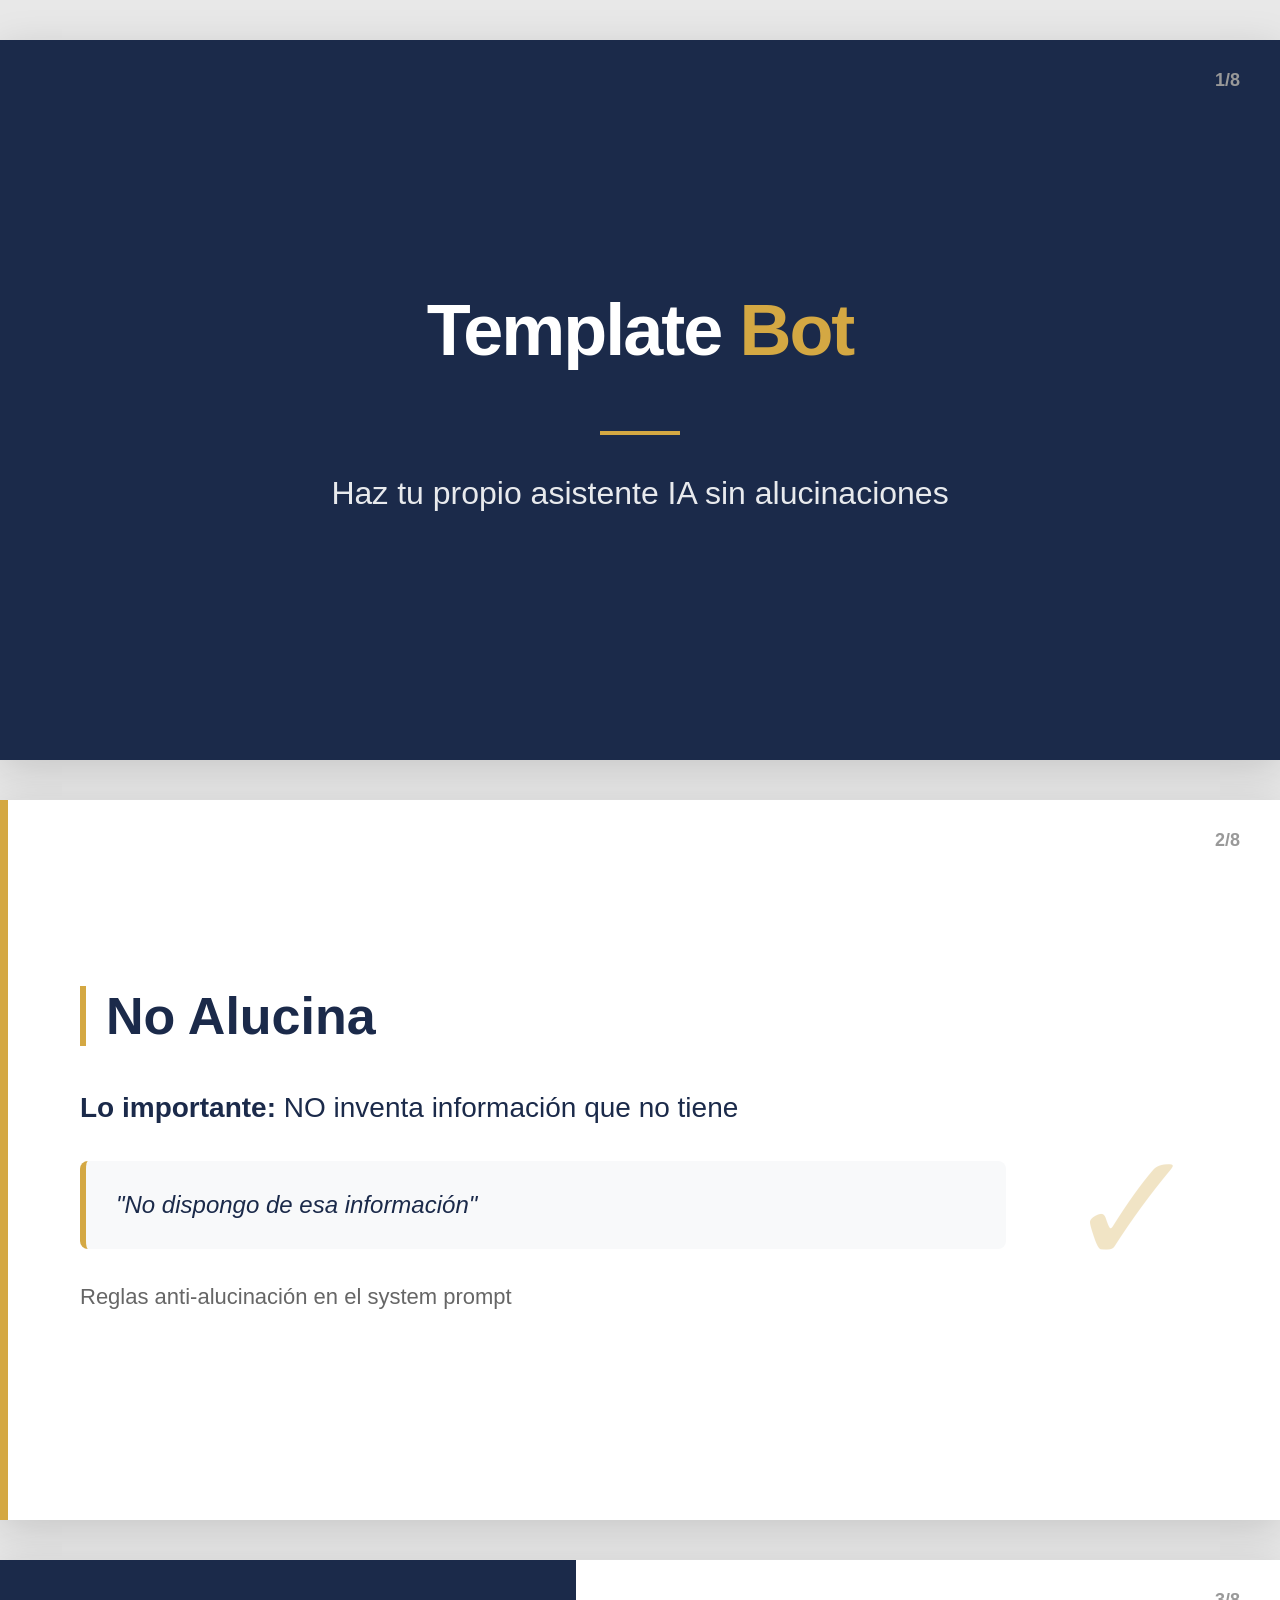
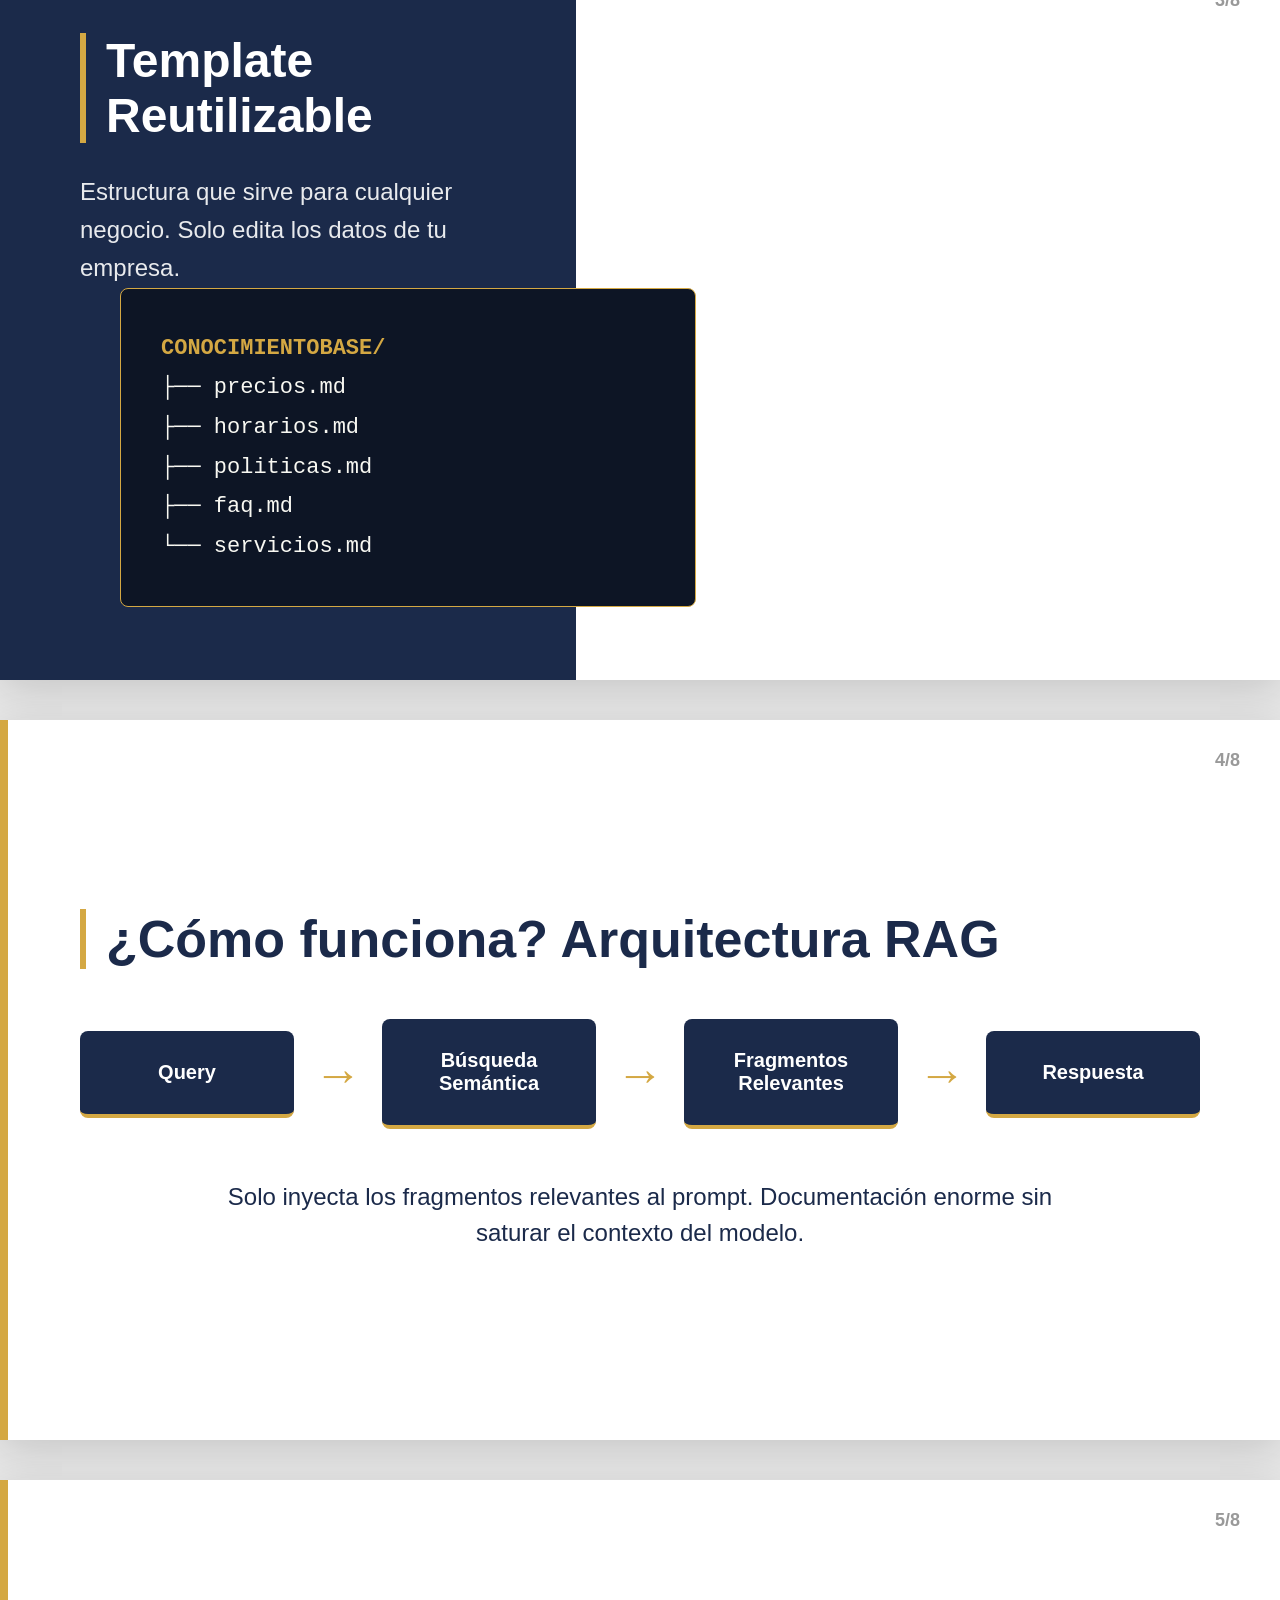
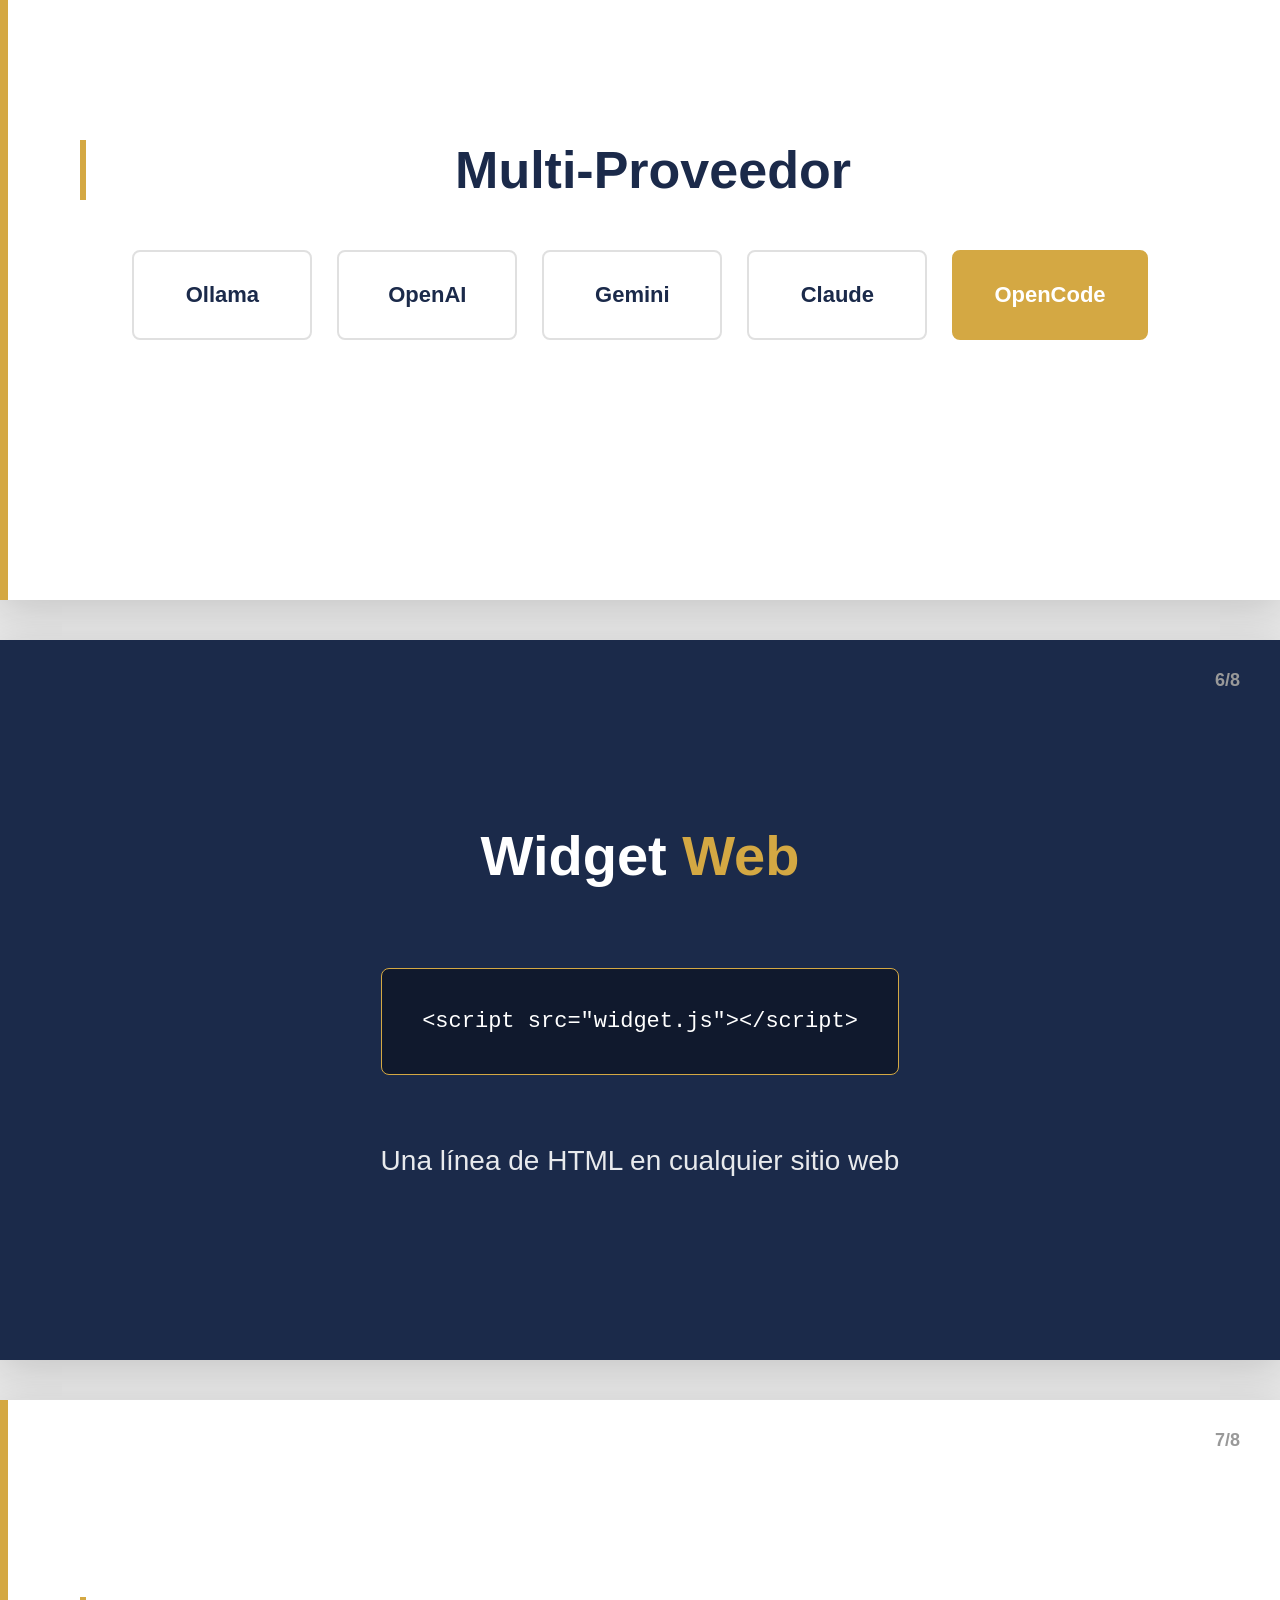
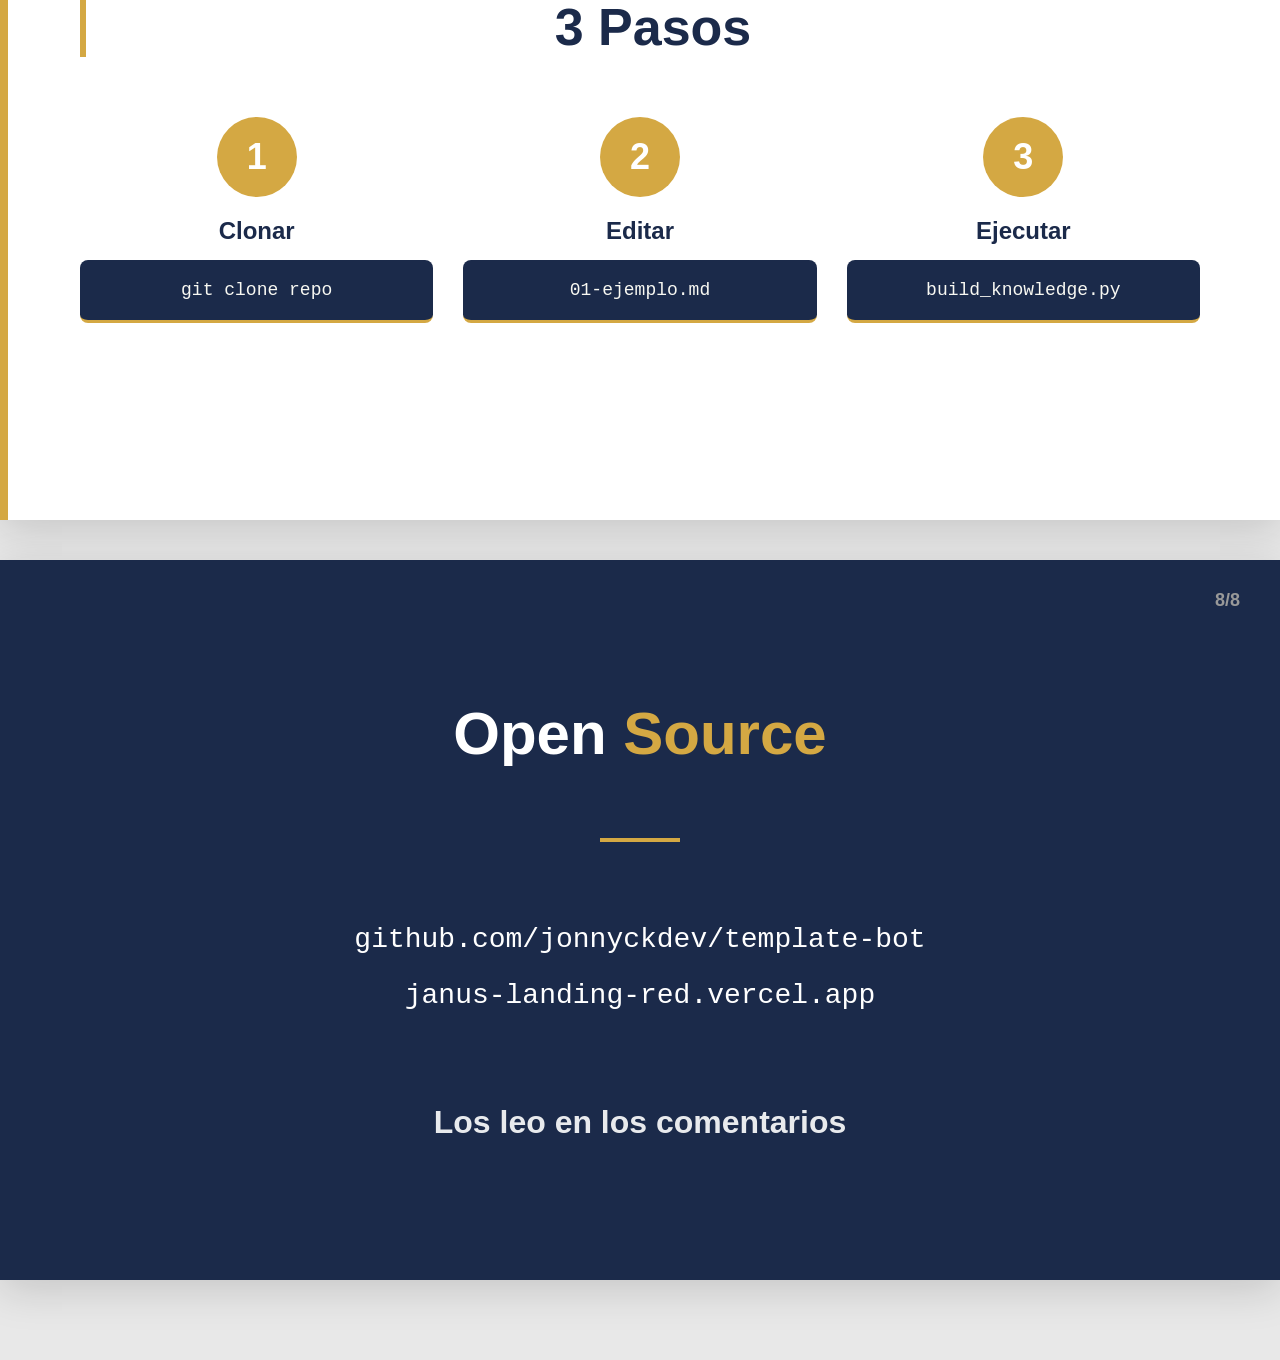
==== VIDEO/template_bot_slides.html @ 656f198f "Fix: puerto 8020, widget.js CSS completo, frontend actualizado" ====
<!DOCTYPE html>
<html lang="es">
<head>
    <meta charset="UTF-8">
    <meta name="viewport" content="width=device-width, initial-scale=1.0">
    <title>Template Bot - Diapositivas</title>
    <style>
        * {
            margin: 0;
            padding: 0;
            box-sizing: border-box;
        }
        
        body {
            font-family: 'Segoe UI', Tahoma, Geneva, Verdana, sans-serif;
            background: #e8e8e8;
            padding: 40px 0;
        }
        
        .slide {
            width: 1280px;
            height: 720px;
            margin: 0 auto 40px;
            background: white;
            position: relative;
            overflow: hidden;
            box-shadow: 0 10px 40px rgba(0,0,0,0.15);
            display: flex;
            flex-direction: column;
            justify-content: center;
            padding: 60px 80px;
        }
        
        .slide-number {
            position: absolute;
            top: 30px;
            right: 40px;
            font-size: 18px;
            color: #999;
            font-weight: 600;
        }
        
        .gold-bar {
            position: absolute;
            left: 0;
            top: 0;
            bottom: 0;
            width: 8px;
            background: #D4A843;
        }
        
        /* Slide 1 - Portada */
        .slide-1 {
            background: #1B2A4A;
            color: white;
            text-align: center;
        }
        
        .slide-1 h1 {
            font-size: 72px;
            font-weight: 800;
            margin-bottom: 20px;
            letter-spacing: -2px;
        }
        
        .slide-1 h1 span {
            color: #D4A843;
        }
        
        .slide-1 .subtitle {
            font-size: 32px;
            font-weight: 300;
            opacity: 0.9;
            max-width: 800px;
            margin: 0 auto;
        }
        
        .slide-1 .line {
            width: 80px;
            height: 4px;
            background: #D4A843;
            margin: 40px auto;
        }
        
        /* Slide 2 - Anti-alucinación */
        .slide-2 h2 {
            font-size: 52px;
            color: #1B2A4A;
            margin-bottom: 40px;
            font-weight: 800;
            border-left: 6px solid #D4A843;
            padding-left: 20px;
        }
        
        .slide-2 .content {
            display: flex;
            gap: 60px;
            align-items: center;
        }
        
        .slide-2 .text {
            flex: 1;
        }
        
        .slide-2 .text p {
            font-size: 28px;
            line-height: 1.6;
            color: #1B2A4A;
            margin-bottom: 20px;
        }
        
        .slide-2 .example {
            background: #f8f9fa;
            padding: 30px;
            border-radius: 8px;
            border-left: 6px solid #D4A843;
            font-size: 24px;
            color: #1B2A4A;
            font-style: italic;
            margin-top: 30px;
        }
        
        .slide-2 .icon {
            font-size: 160px;
            color: #D4A843;
            opacity: 0.3;
        }
        
        /* Slide 3 - Template */
        .slide-3 {
            background: linear-gradient(to right, #1B2A4A 0%, #1B2A4A 45%, white 45%);
        }
        
        .slide-3 .left {
            width: 45%;
            color: white;
            padding-right: 40px;
        }
        
        .slide-3 .left h2 {
            font-size: 48px;
            font-weight: 800;
            margin-bottom: 30px;
            border-left: 6px solid #D4A843;
            padding-left: 20px;
        }
        
        .slide-3 .left p {
            font-size: 24px;
            line-height: 1.6;
            opacity: 0.9;
        }
        
        .slide-3 .right {
            width: 55%;
            padding-left: 40px;
        }
        
        .slide-3 .code-block {
            background: #0d1525;
            color: #f8f8f2;
            padding: 40px;
            border-radius: 8px;
            font-family: 'Courier New', monospace;
            font-size: 22px;
            line-height: 1.8;
            border: 1px solid #D4A843;
        }
        
        .slide-3 .code-block .folder {
            color: #D4A843;
            font-weight: bold;
        }
        
        /* Slide 4 - RAG */
        .slide-4 h2 {
            font-size: 52px;
            color: #1B2A4A;
            margin-bottom: 50px;
            font-weight: 800;
            border-left: 6px solid #D4A843;
            padding-left: 20px;
        }
        
        .slide-4 .diagram {
            display: flex;
            justify-content: space-around;
            align-items: center;
            gap: 20px;
        }
        
        .slide-4 .box {
            background: #1B2A4A;
            color: white;
            padding: 30px 20px;
            border-radius: 8px;
            text-align: center;
            font-size: 20px;
            font-weight: 600;
            flex: 1;
            border-bottom: 4px solid #D4A843;
        }
        
        .slide-4 .arrow {
            font-size: 48px;
            color: #D4A843;
            font-weight: bold;
        }
        
        .slide-4 .description {
            margin-top: 50px;
            font-size: 24px;
            color: #1B2A4A;
            text-align: center;
            line-height: 1.5;
            max-width: 900px;
            margin-left: auto;
            margin-right: auto;
        }
        
        /* Slide 5 - Multi-proveedor */
        .slide-5 h2 {
            font-size: 52px;
            color: #1B2A4A;
            margin-bottom: 50px;
            font-weight: 800;
            text-align: center;
            border-left: 6px solid #D4A843;
            padding-left: 20px;
        }
        
        .slide-5 .providers {
            display: flex;
            justify-content: center;
            gap: 25px;
            flex-wrap: wrap;
        }
        
        .slide-5 .provider {
            background: white;
            padding: 30px 40px;
            border-radius: 8px;
            font-size: 22px;
            font-weight: 600;
            color: #1B2A4A;
            border: 2px solid #e0e0e0;
            min-width: 180px;
            text-align: center;
            transition: all 0.3s;
        }
        
        .slide-5 .provider.highlight {
            background: #D4A843;
            color: white;
            border-color: #D4A843;
        }
        
        /* Slide 6 - Widget */
        .slide-6 {
            background: #1B2A4A;
            color: white;
            text-align: center;
        }
        
        .slide-6 h2 {
            font-size: 56px;
            font-weight: 800;
            margin-bottom: 40px;
        }
        
        .slide-6 h2 span {
            color: #D4A843;
        }
        
        .slide-6 .code {
            background: rgba(0,0,0,0.4);
            padding: 40px;
            border-radius: 8px;
            font-family: 'Courier New', monospace;
            font-size: 22px;
            margin: 40px auto;
            max-width: 800px;
            border: 1px solid #D4A843;
        }
        
        .slide-6 p {
            font-size: 28px;
            margin-top: 30px;
            opacity: 0.9;
        }
        
        /* Slide 7 - Demo */
        .slide-7 h2 {
            font-size: 52px;
            color: #1B2A4A;
            margin-bottom: 60px;
            font-weight: 800;
            text-align: center;
            border-left: 6px solid #D4A843;
            padding-left: 20px;
        }
        
        .slide-7 .steps {
            display: flex;
            justify-content: space-around;
            gap: 30px;
        }
        
        .slide-7 .step {
            flex: 1;
            text-align: center;
        }
        
        .slide-7 .step-number {
            width: 80px;
            height: 80px;
            background: #D4A843;
            color: white;
            border-radius: 50%;
            display: flex;
            align-items: center;
            justify-content: center;
            font-size: 36px;
            font-weight: 800;
            margin: 0 auto 20px;
        }
        
        .slide-7 .step-title {
            font-size: 24px;
            font-weight: 700;
            color: #1B2A4A;
            margin-bottom: 15px;
        }
        
        .slide-7 .step-code {
            background: #1B2A4A;
            color: #f8f8f2;
            padding: 20px;
            border-radius: 8px;
            font-family: 'Courier New', monospace;
            font-size: 18px;
            border-bottom: 3px solid #D4A843;
        }
        
        /* Slide 8 - Cierre */
        .slide-8 {
            background: #1B2A4A;
            color: white;
            text-align: center;
        }
        
        .slide-8 h2 {
            font-size: 60px;
            font-weight: 800;
            margin-bottom: 40px;
        }
        
        .slide-8 h2 span {
            color: #D4A843;
        }
        
        .slide-8 .links {
            font-size: 28px;
            line-height: 2;
            margin: 40px 0;
            font-family: 'Courier New', monospace;
        }
        
        .slide-8 .cta {
            font-size: 32px;
            font-weight: 600;
            margin-top: 40px;
            opacity: 0.9;
        }
        
        .slide-8 .line {
            width: 80px;
            height: 4px;
            background: #D4A843;
            margin: 30px auto;
        }
    </style>
</head>
<body>
    <!-- Slide 1: Portada -->
    <div class="slide slide-1">
        <h1>Template <span>Bot</span></h1>
        <div class="line"></div>
        <p class="subtitle">Haz tu propio asistente IA sin alucinaciones</p>
        <div class="slide-number">1/8</div>
    </div>

    <!-- Slide 2: Anti-alucinación -->
    <div class="slide slide-2">
        <div class="gold-bar"></div>
        <h2>No Alucina</h2>
        <div class="content">
            <div class="text">
                <p><strong>Lo importante:</strong> NO inventa información que no tiene</p>
                <div class="example">
                    "No dispongo de esa información"
                </div>
                <p style="margin-top: 30px; font-size: 22px; color: #666;">Reglas anti-alucinación en el system prompt</p>
            </div>
            <div class="icon">✓</div>
        </div>
        <div class="slide-number">2/8</div>
    </div>

    <!-- Slide 3: Template -->
    <div class="slide slide-3">
        <div class="left">
            <h2>Template Reutilizable</h2>
            <p>Estructura que sirve para cualquier negocio. Solo edita los datos de tu empresa.</p>
        </div>
        <div class="right">
            <div class="code-block">
                <span class="folder">CONOCIMIENTOBASE/</span><br>
                ├── precios.md<br>
                ├── horarios.md<br>
                ├── politicas.md<br>
                ├── faq.md<br>
                └── servicios.md
            </div>
        </div>
        <div class="slide-number">3/8</div>
    </div>

    <!-- Slide 4: RAG -->
    <div class="slide slide-4">
        <div class="gold-bar"></div>
        <h2>¿Cómo funciona? Arquitectura RAG</h2>
        <div class="diagram">
            <div class="box">Query</div>
            <div class="arrow">→</div>
            <div class="box">Búsqueda Semántica</div>
            <div class="arrow">→</div>
            <div class="box">Fragmentos Relevantes</div>
            <div class="arrow">→</div>
            <div class="box">Respuesta</div>
        </div>
        <p class="description">Solo inyecta los fragmentos relevantes al prompt. Documentación enorme sin saturar el contexto del modelo.</p>
        <div class="slide-number">4/8</div>
    </div>

    <!-- Slide 5: Multi-proveedor -->
    <div class="slide slide-5">
        <div class="gold-bar"></div>
        <h2>Multi-Proveedor</h2>
        <div class="providers">
            <div class="provider">Ollama</div>
            <div class="provider">OpenAI</div>
            <div class="provider">Gemini</div>
            <div class="provider">Claude</div>
            <div class="provider highlight">OpenCode</div>
        </div>
        <div class="slide-number">5/8</div>
    </div>

    <!-- Slide 6: Widget -->
    <div class="slide slide-6">
        <h2>Widget <span>Web</span></h2>
        <div class="code">
            &lt;script src="widget.js"&gt;&lt;/script&gt;
        </div>
        <p>Una línea de HTML en cualquier sitio web</p>
        <div class="slide-number">6/8</div>
    </div>

    <!-- Slide 7: Demo -->
    <div class="slide slide-7">
        <div class="gold-bar"></div>
        <h2>3 Pasos</h2>
        <div class="steps">
            <div class="step">
                <div class="step-number">1</div>
                <div class="step-title">Clonar</div>
                <div class="step-code">git clone repo</div>
            </div>
            <div class="step">
                <div class="step-number">2</div>
                <div class="step-title">Editar</div>
                <div class="step-code">01-ejemplo.md</div>
            </div>
            <div class="step">
                <div class="step-number">3</div>
                <div class="step-title">Ejecutar</div>
                <div class="step-code">build_knowledge.py</div>
            </div>
        </div>
        <div class="slide-number">7/8</div>
    </div>

    <!-- Slide 8: Cierre -->
    <div class="slide slide-8">
        <h2>Open <span>Source</span></h2>
        <div class="line"></div>
        <div class="links">
            github.com/jonnyckdev/template-bot<br>
            janus-landing-red.vercel.app
        </div>
        <p class="cta">Los leo en los comentarios</p>
        <div class="slide-number">8/8</div>
    </div>
</body>
</html>
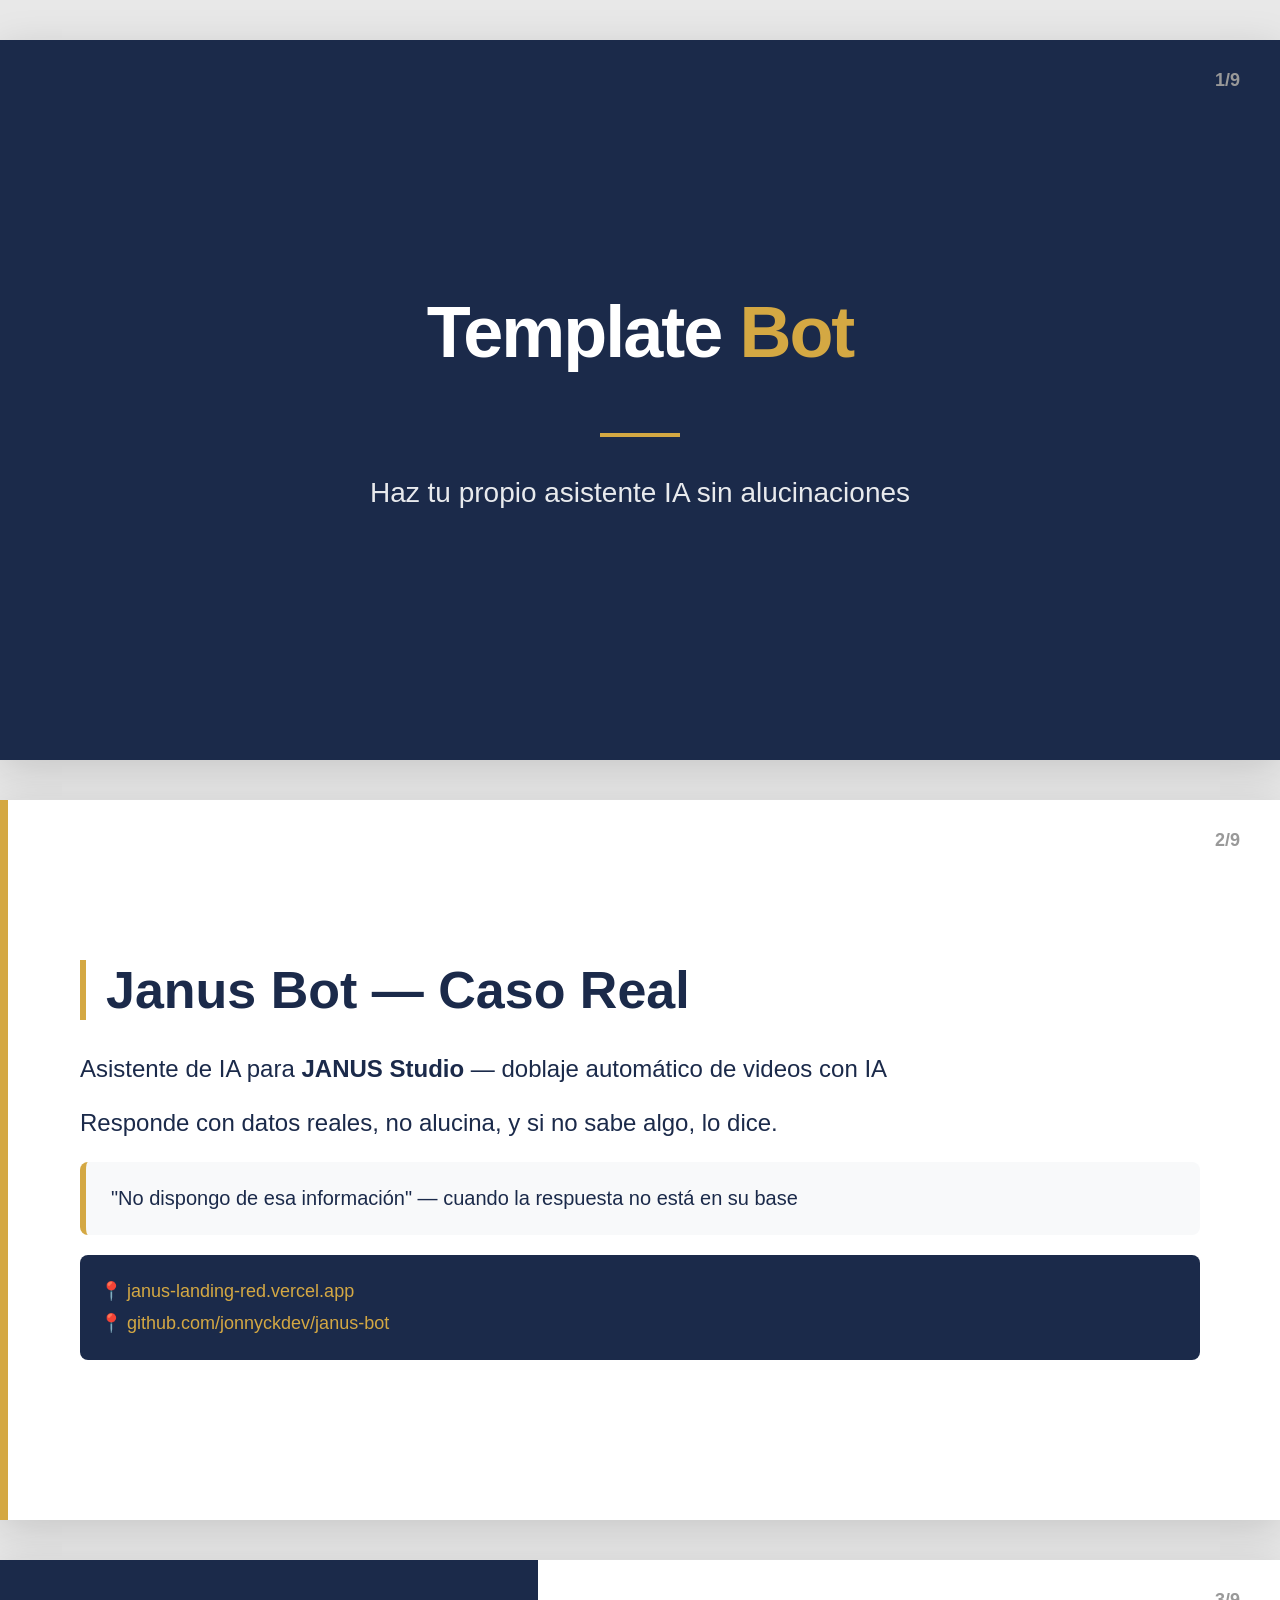
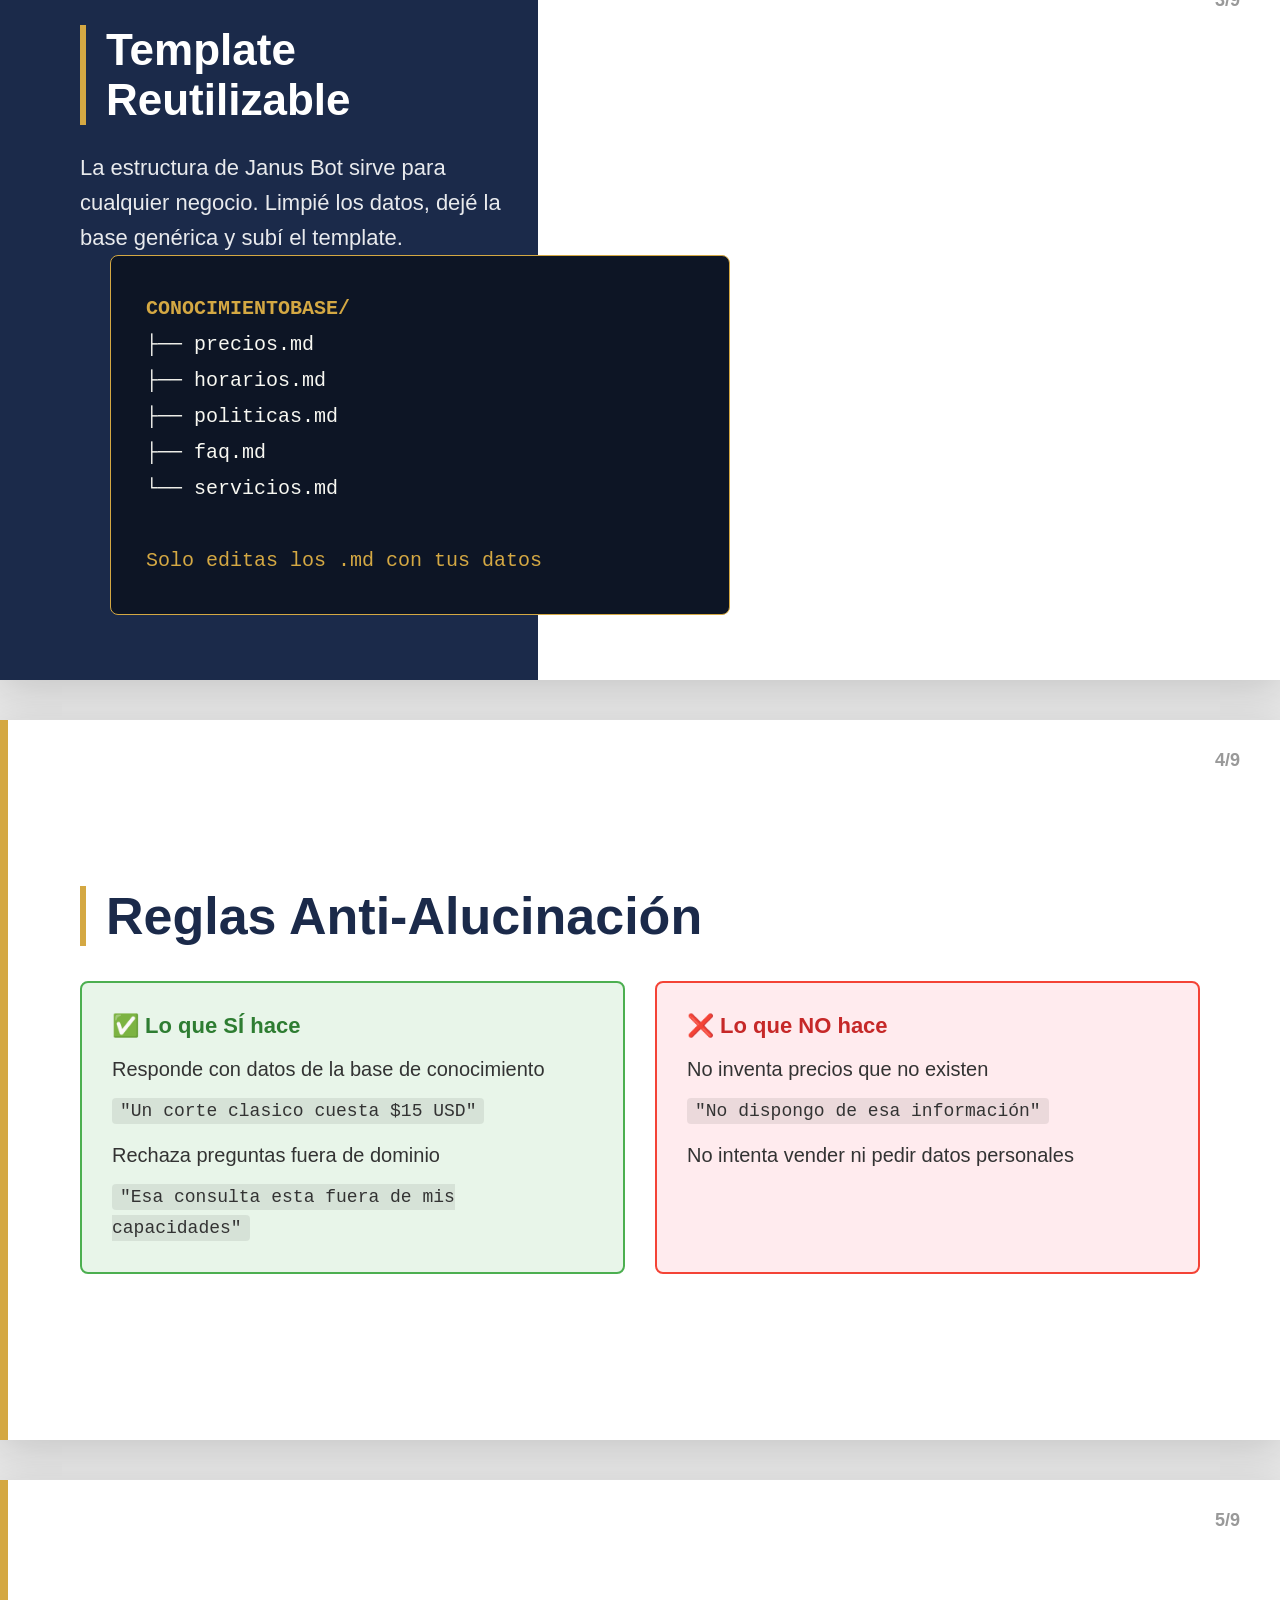
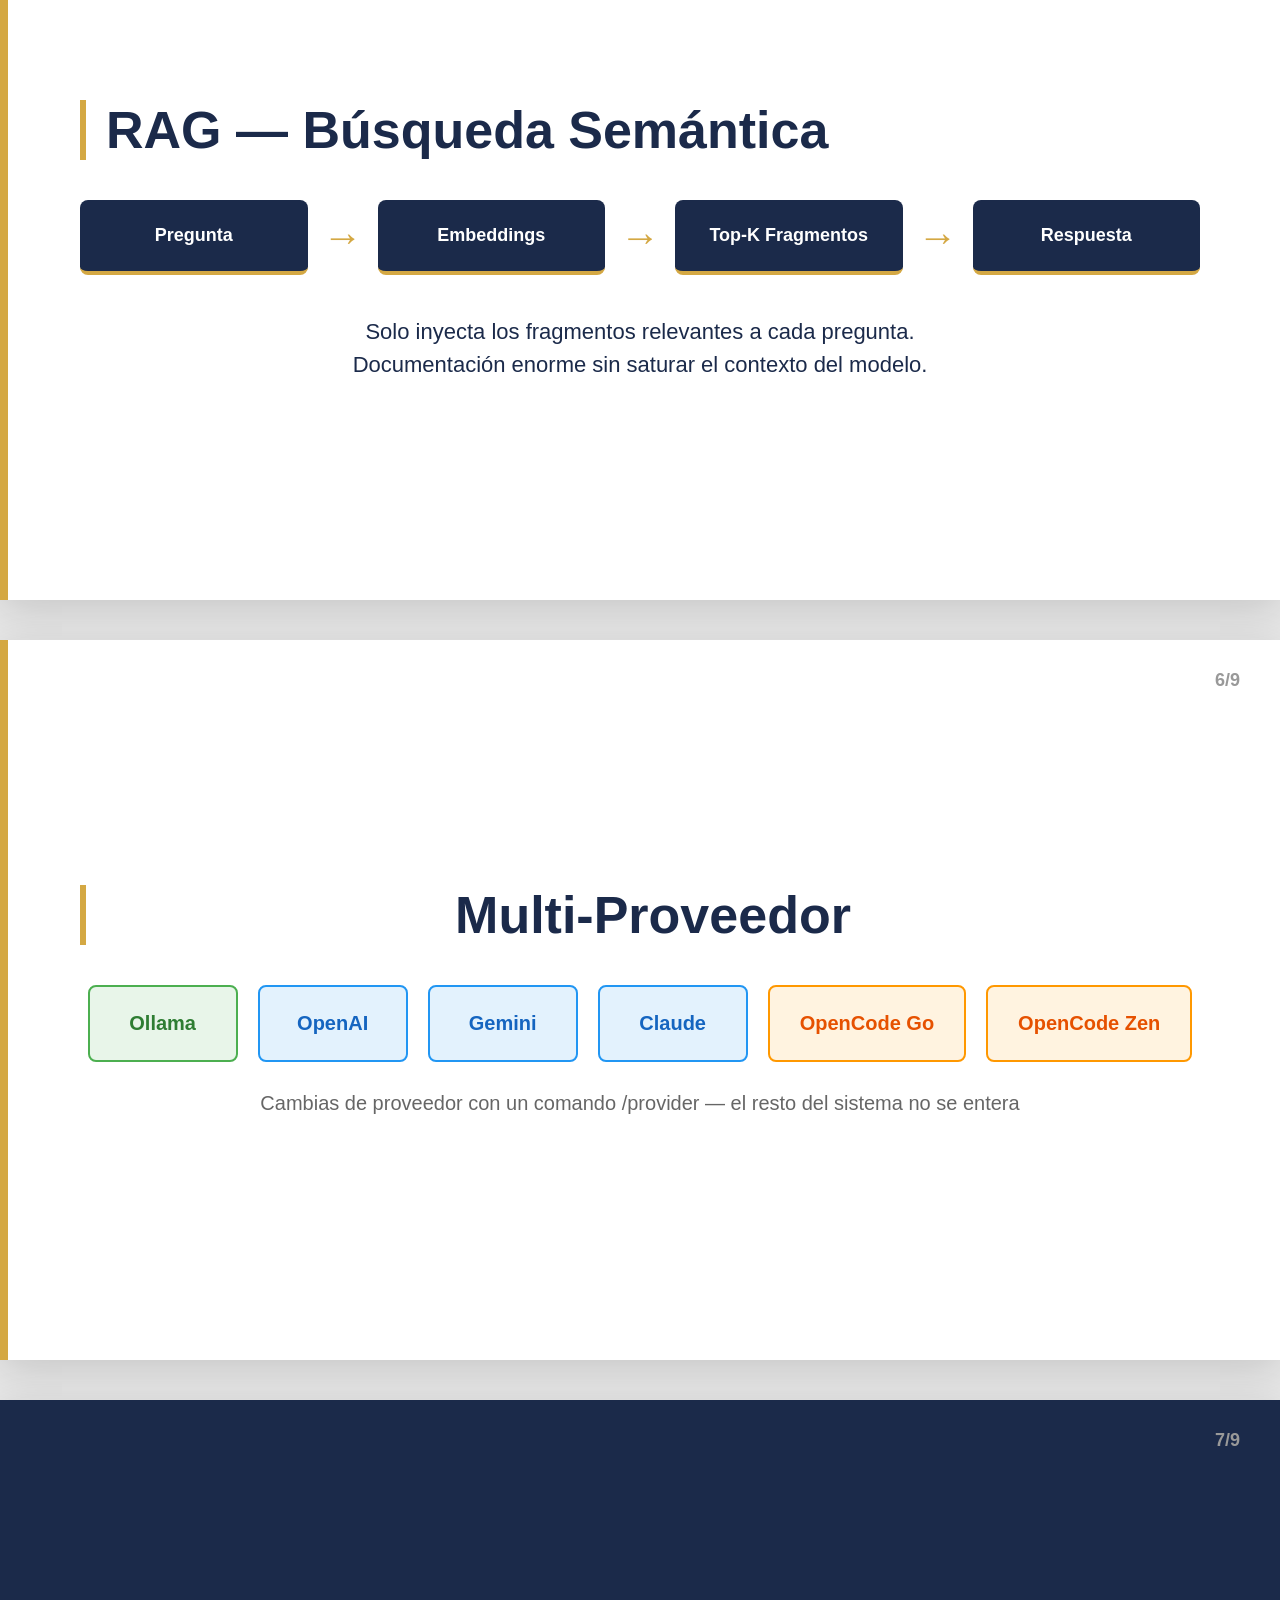
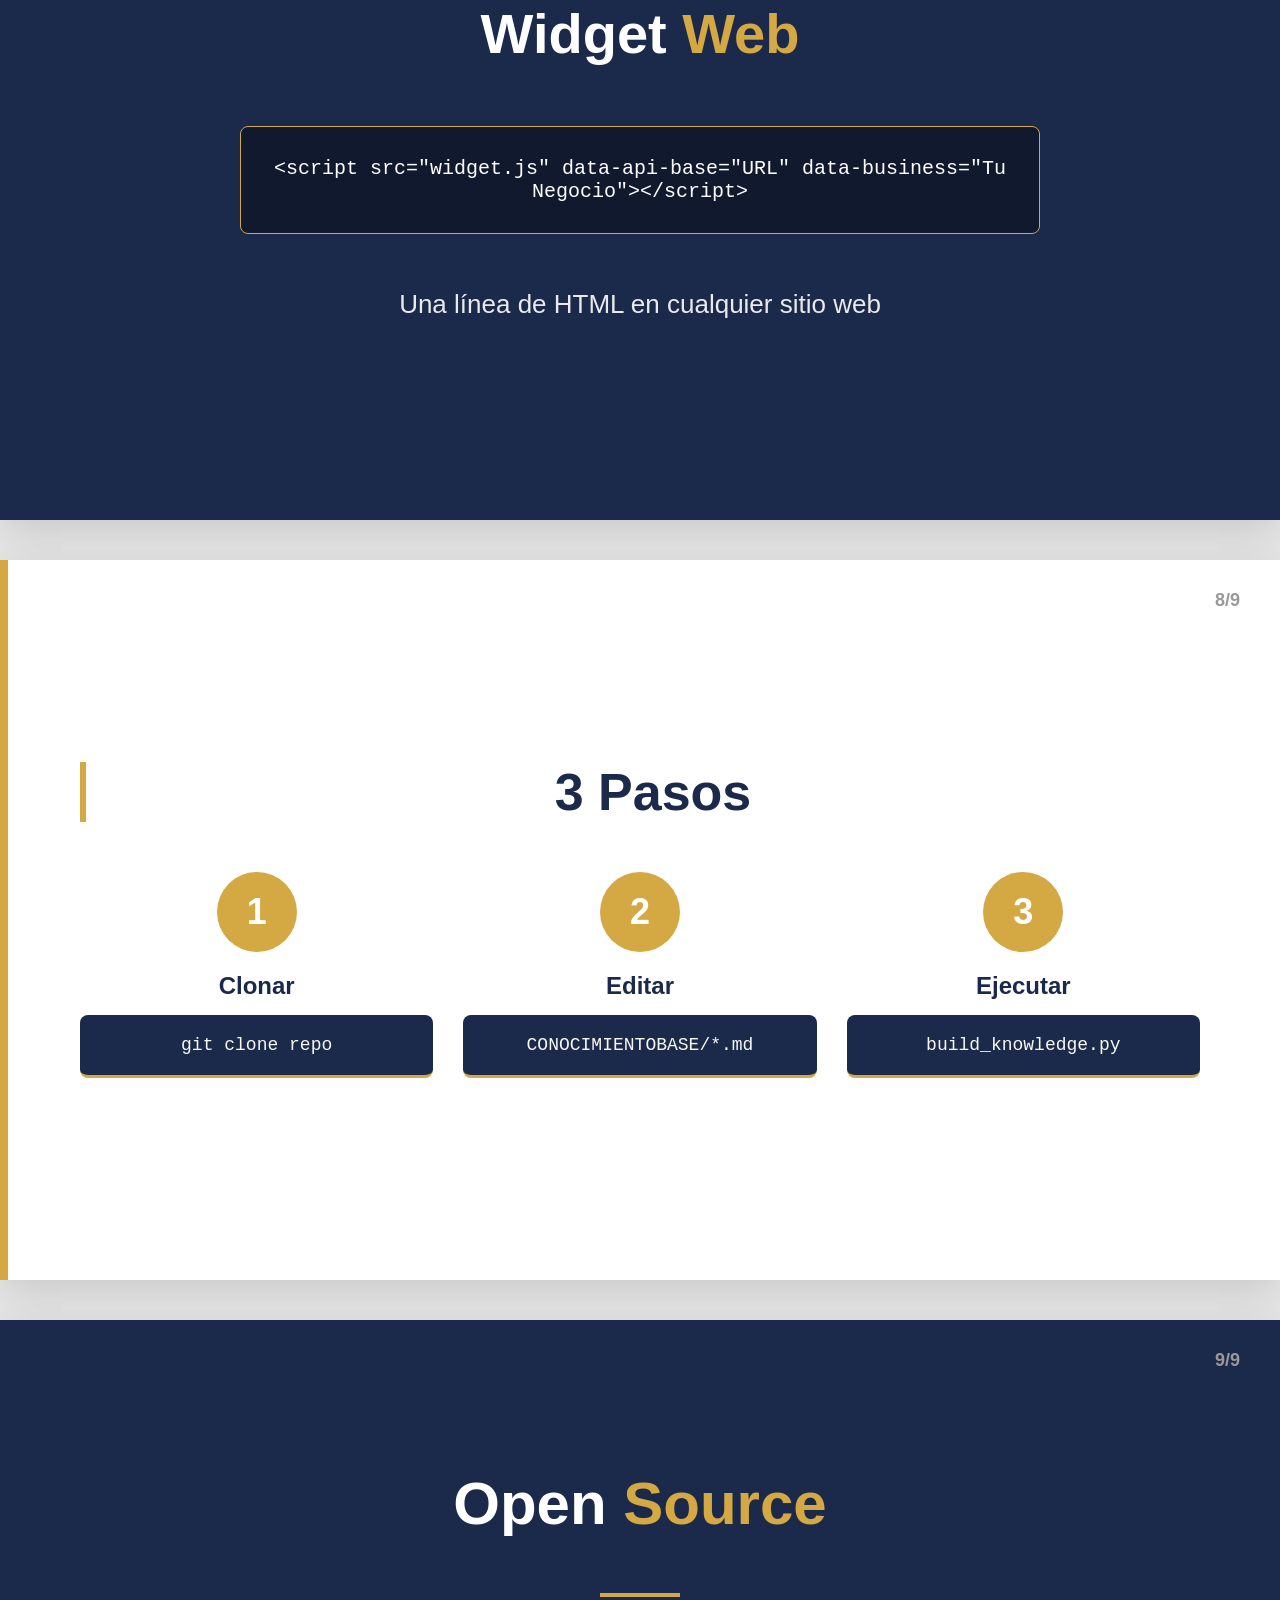
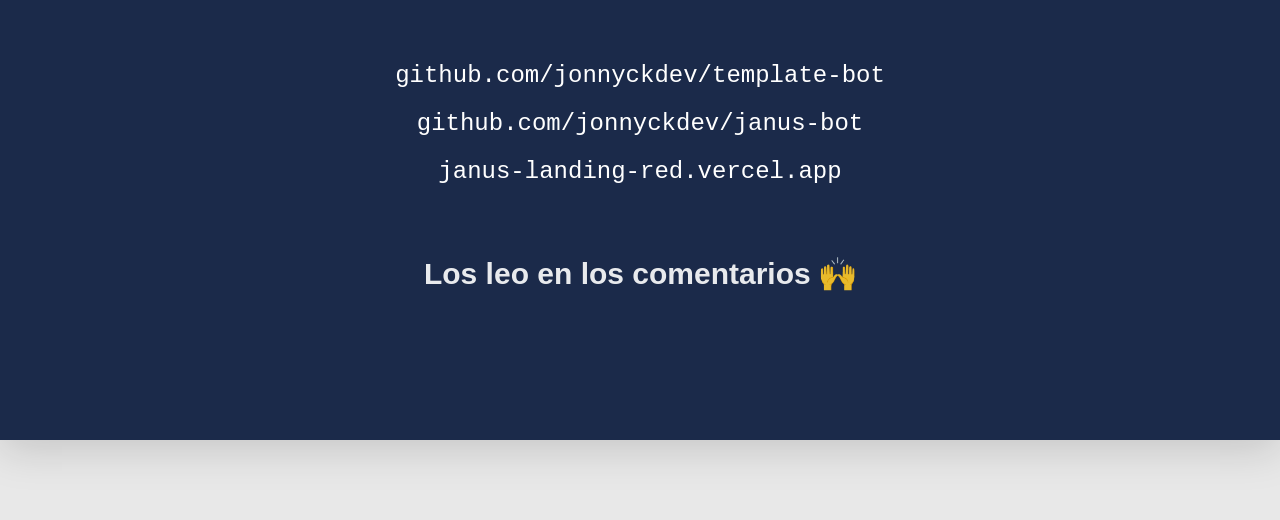
==== commit 4e0d5a84: "Update slides: 9 diapositivas alineadas con el texto del concurso" ====
--- a/VIDEO/template_bot_slides.html
+++ b/VIDEO/template_bot_slides.html
@@ -5,380 +5,87 @@
     <meta name="viewport" content="width=device-width, initial-scale=1.0">
     <title>Template Bot - Diapositivas</title>
     <style>
-        * {
-            margin: 0;
-            padding: 0;
-            box-sizing: border-box;
-        }
-        
-        body {
-            font-family: 'Segoe UI', Tahoma, Geneva, Verdana, sans-serif;
-            background: #e8e8e8;
-            padding: 40px 0;
-        }
-        
-        .slide {
-            width: 1280px;
-            height: 720px;
-            margin: 0 auto 40px;
-            background: white;
-            position: relative;
-            overflow: hidden;
-            box-shadow: 0 10px 40px rgba(0,0,0,0.15);
-            display: flex;
-            flex-direction: column;
-            justify-content: center;
-            padding: 60px 80px;
-        }
-        
-        .slide-number {
-            position: absolute;
-            top: 30px;
-            right: 40px;
-            font-size: 18px;
-            color: #999;
-            font-weight: 600;
-        }
-        
-        .gold-bar {
-            position: absolute;
-            left: 0;
-            top: 0;
-            bottom: 0;
-            width: 8px;
-            background: #D4A843;
-        }
-        
+        * { margin: 0; padding: 0; box-sizing: border-box; }
+        body { font-family: 'Segoe UI', Tahoma, Geneva, Verdana, sans-serif; background: #e8e8e8; padding: 40px 0; }
+        .slide { width: 1280px; height: 720px; margin: 0 auto 40px; background: white; position: relative; overflow: hidden; box-shadow: 0 10px 40px rgba(0,0,0,0.15); display: flex; flex-direction: column; justify-content: center; padding: 60px 80px; }
+        .slide-number { position: absolute; top: 30px; right: 40px; font-size: 18px; color: #999; font-weight: 600; }
+        .gold-bar { position: absolute; left: 0; top: 0; bottom: 0; width: 8px; background: #D4A843; }
+
         /* Slide 1 - Portada */
-        .slide-1 {
-            background: #1B2A4A;
-            color: white;
-            text-align: center;
-        }
-        
-        .slide-1 h1 {
-            font-size: 72px;
-            font-weight: 800;
-            margin-bottom: 20px;
-            letter-spacing: -2px;
-        }
-        
-        .slide-1 h1 span {
-            color: #D4A843;
-        }
-        
-        .slide-1 .subtitle {
-            font-size: 32px;
-            font-weight: 300;
-            opacity: 0.9;
-            max-width: 800px;
-            margin: 0 auto;
-        }
-        
-        .slide-1 .line {
-            width: 80px;
-            height: 4px;
-            background: #D4A843;
-            margin: 40px auto;
-        }
-        
-        /* Slide 2 - Anti-alucinación */
-        .slide-2 h2 {
-            font-size: 52px;
-            color: #1B2A4A;
-            margin-bottom: 40px;
-            font-weight: 800;
-            border-left: 6px solid #D4A843;
-            padding-left: 20px;
-        }
-        
-        .slide-2 .content {
-            display: flex;
-            gap: 60px;
-            align-items: center;
-        }
-        
-        .slide-2 .text {
-            flex: 1;
-        }
-        
-        .slide-2 .text p {
-            font-size: 28px;
-            line-height: 1.6;
-            color: #1B2A4A;
-            margin-bottom: 20px;
-        }
-        
-        .slide-2 .example {
-            background: #f8f9fa;
-            padding: 30px;
-            border-radius: 8px;
-            border-left: 6px solid #D4A843;
-            font-size: 24px;
-            color: #1B2A4A;
-            font-style: italic;
-            margin-top: 30px;
-        }
-        
-        .slide-2 .icon {
-            font-size: 160px;
-            color: #D4A843;
-            opacity: 0.3;
-        }
-        
+        .slide-1 { background: #1B2A4A; color: white; text-align: center; }
+        .slide-1 h1 { font-size: 72px; font-weight: 800; margin-bottom: 20px; letter-spacing: -2px; }
+        .slide-1 h1 span { color: #D4A843; }
+        .slide-1 .subtitle { font-size: 28px; font-weight: 300; opacity: 0.9; max-width: 800px; margin: 0 auto; }
+        .slide-1 .line { width: 80px; height: 4px; background: #D4A843; margin: 40px auto; }
+
+        /* Slide 2 - Janus Bot */
+        .slide-2 h2 { font-size: 52px; color: #1B2A4A; margin-bottom: 30px; font-weight: 800; border-left: 6px solid #D4A843; padding-left: 20px; }
+        .slide-2 .content { display: flex; gap: 50px; align-items: flex-start; }
+        .slide-2 .text { flex: 1; }
+        .slide-2 .text p { font-size: 24px; line-height: 1.6; color: #1B2A4A; margin-bottom: 15px; }
+        .slide-2 .example { background: #f8f9fa; padding: 25px; border-radius: 8px; border-left: 6px solid #D4A843; font-size: 20px; color: #1B2A4A; margin-top: 20px; }
+        .slide-2 .links { background: #1B2A4A; color: white; padding: 20px; border-radius: 8px; margin-top: 20px; font-size: 18px; line-height: 1.8; }
+        .slide-2 .links a { color: #D4A843; text-decoration: none; }
+
         /* Slide 3 - Template */
-        .slide-3 {
-            background: linear-gradient(to right, #1B2A4A 0%, #1B2A4A 45%, white 45%);
-        }
-        
-        .slide-3 .left {
-            width: 45%;
-            color: white;
-            padding-right: 40px;
-        }
-        
-        .slide-3 .left h2 {
-            font-size: 48px;
-            font-weight: 800;
-            margin-bottom: 30px;
-            border-left: 6px solid #D4A843;
-            padding-left: 20px;
-        }
-        
-        .slide-3 .left p {
-            font-size: 24px;
-            line-height: 1.6;
-            opacity: 0.9;
-        }
-        
-        .slide-3 .right {
-            width: 55%;
-            padding-left: 40px;
-        }
-        
-        .slide-3 .code-block {
-            background: #0d1525;
-            color: #f8f8f2;
-            padding: 40px;
-            border-radius: 8px;
-            font-family: 'Courier New', monospace;
-            font-size: 22px;
-            line-height: 1.8;
-            border: 1px solid #D4A843;
-        }
-        
-        .slide-3 .code-block .folder {
-            color: #D4A843;
-            font-weight: bold;
-        }
-        
-        /* Slide 4 - RAG */
-        .slide-4 h2 {
-            font-size: 52px;
-            color: #1B2A4A;
-            margin-bottom: 50px;
-            font-weight: 800;
-            border-left: 6px solid #D4A843;
-            padding-left: 20px;
-        }
-        
-        .slide-4 .diagram {
-            display: flex;
-            justify-content: space-around;
-            align-items: center;
-            gap: 20px;
-        }
-        
-        .slide-4 .box {
-            background: #1B2A4A;
-            color: white;
-            padding: 30px 20px;
-            border-radius: 8px;
-            text-align: center;
-            font-size: 20px;
-            font-weight: 600;
-            flex: 1;
-            border-bottom: 4px solid #D4A843;
-        }
-        
-        .slide-4 .arrow {
-            font-size: 48px;
-            color: #D4A843;
-            font-weight: bold;
-        }
-        
-        .slide-4 .description {
-            margin-top: 50px;
-            font-size: 24px;
-            color: #1B2A4A;
-            text-align: center;
-            line-height: 1.5;
-            max-width: 900px;
-            margin-left: auto;
-            margin-right: auto;
-        }
-        
-        /* Slide 5 - Multi-proveedor */
-        .slide-5 h2 {
-            font-size: 52px;
-            color: #1B2A4A;
-            margin-bottom: 50px;
-            font-weight: 800;
-            text-align: center;
-            border-left: 6px solid #D4A843;
-            padding-left: 20px;
-        }
-        
-        .slide-5 .providers {
-            display: flex;
-            justify-content: center;
-            gap: 25px;
-            flex-wrap: wrap;
-        }
-        
-        .slide-5 .provider {
-            background: white;
-            padding: 30px 40px;
-            border-radius: 8px;
-            font-size: 22px;
-            font-weight: 600;
-            color: #1B2A4A;
-            border: 2px solid #e0e0e0;
-            min-width: 180px;
-            text-align: center;
-            transition: all 0.3s;
-        }
-        
-        .slide-5 .provider.highlight {
-            background: #D4A843;
-            color: white;
-            border-color: #D4A843;
-        }
-        
-        /* Slide 6 - Widget */
-        .slide-6 {
-            background: #1B2A4A;
-            color: white;
-            text-align: center;
-        }
-        
-        .slide-6 h2 {
-            font-size: 56px;
-            font-weight: 800;
-            margin-bottom: 40px;
-        }
-        
-        .slide-6 h2 span {
-            color: #D4A843;
-        }
-        
-        .slide-6 .code {
-            background: rgba(0,0,0,0.4);
-            padding: 40px;
-            border-radius: 8px;
-            font-family: 'Courier New', monospace;
-            font-size: 22px;
-            margin: 40px auto;
-            max-width: 800px;
-            border: 1px solid #D4A843;
-        }
-        
-        .slide-6 p {
-            font-size: 28px;
-            margin-top: 30px;
-            opacity: 0.9;
-        }
-        
-        /* Slide 7 - Demo */
-        .slide-7 h2 {
-            font-size: 52px;
-            color: #1B2A4A;
-            margin-bottom: 60px;
-            font-weight: 800;
-            text-align: center;
-            border-left: 6px solid #D4A843;
-            padding-left: 20px;
-        }
-        
-        .slide-7 .steps {
-            display: flex;
-            justify-content: space-around;
-            gap: 30px;
-        }
-        
-        .slide-7 .step {
-            flex: 1;
-            text-align: center;
-        }
-        
-        .slide-7 .step-number {
-            width: 80px;
-            height: 80px;
-            background: #D4A843;
-            color: white;
-            border-radius: 50%;
-            display: flex;
-            align-items: center;
-            justify-content: center;
-            font-size: 36px;
-            font-weight: 800;
-            margin: 0 auto 20px;
-        }
-        
-        .slide-7 .step-title {
-            font-size: 24px;
-            font-weight: 700;
-            color: #1B2A4A;
-            margin-bottom: 15px;
-        }
-        
-        .slide-7 .step-code {
-            background: #1B2A4A;
-            color: #f8f8f2;
-            padding: 20px;
-            border-radius: 8px;
-            font-family: 'Courier New', monospace;
-            font-size: 18px;
-            border-bottom: 3px solid #D4A843;
-        }
-        
-        /* Slide 8 - Cierre */
-        .slide-8 {
-            background: #1B2A4A;
-            color: white;
-            text-align: center;
-        }
-        
-        .slide-8 h2 {
-            font-size: 60px;
-            font-weight: 800;
-            margin-bottom: 40px;
-        }
-        
-        .slide-8 h2 span {
-            color: #D4A843;
-        }
-        
-        .slide-8 .links {
-            font-size: 28px;
-            line-height: 2;
-            margin: 40px 0;
-            font-family: 'Courier New', monospace;
-        }
-        
-        .slide-8 .cta {
-            font-size: 32px;
-            font-weight: 600;
-            margin-top: 40px;
-            opacity: 0.9;
-        }
-        
-        .slide-8 .line {
-            width: 80px;
-            height: 4px;
-            background: #D4A843;
-            margin: 30px auto;
-        }
+        .slide-3 { background: linear-gradient(to right, #1B2A4A 0%, #1B2A4A 42%, white 42%); }
+        .slide-3 .left { width: 42%; color: white; padding-right: 30px; }
+        .slide-3 .left h2 { font-size: 44px; font-weight: 800; margin-bottom: 25px; border-left: 6px solid #D4A843; padding-left: 20px; }
+        .slide-3 .left p { font-size: 22px; line-height: 1.6; opacity: 0.9; }
+        .slide-3 .right { width: 58%; padding-left: 30px; }
+        .slide-3 .code-block { background: #0d1525; color: #f8f8f2; padding: 35px; border-radius: 8px; font-family: 'Courier New', monospace; font-size: 20px; line-height: 1.8; border: 1px solid #D4A843; }
+        .slide-3 .code-block .folder { color: #D4A843; font-weight: bold; }
+
+        /* Slide 4 - Anti-alucinacion */
+        .slide-4 h2 { font-size: 52px; color: #1B2A4A; margin-bottom: 35px; font-weight: 800; border-left: 6px solid #D4A843; padding-left: 20px; }
+        .slide-4 .compare { display: flex; gap: 30px; }
+        .slide-4 .col { flex: 1; padding: 30px; border-radius: 8px; }
+        .slide-4 .col.good { background: #e8f5e9; border: 2px solid #4caf50; }
+        .slide-4 .col.bad { background: #ffebee; border: 2px solid #f44336; }
+        .slide-4 .col h3 { font-size: 22px; margin-bottom: 15px; }
+        .slide-4 .col.good h3 { color: #2e7d32; }
+        .slide-4 .col.bad h3 { color: #c62828; }
+        .slide-4 .col p { font-size: 20px; line-height: 1.5; color: #333; }
+        .slide-4 .col code { background: rgba(0,0,0,0.08); padding: 3px 8px; border-radius: 4px; font-size: 18px; }
+
+        /* Slide 5 - RAG */
+        .slide-5 h2 { font-size: 52px; color: #1B2A4A; margin-bottom: 40px; font-weight: 800; border-left: 6px solid #D4A843; padding-left: 20px; }
+        .slide-5 .diagram { display: flex; justify-content: space-around; align-items: center; gap: 15px; }
+        .slide-5 .box { background: #1B2A4A; color: white; padding: 25px 15px; border-radius: 8px; text-align: center; font-size: 18px; font-weight: 600; flex: 1; border-bottom: 4px solid #D4A843; }
+        .slide-5 .arrow { font-size: 40px; color: #D4A843; font-weight: bold; }
+        .slide-5 .description { margin-top: 40px; font-size: 22px; color: #1B2A4A; text-align: center; line-height: 1.5; max-width: 900px; margin-left: auto; margin-right: auto; }
+
+        /* Slide 6 - Multi-proveedor */
+        .slide-6 h2 { font-size: 52px; color: #1B2A4A; margin-bottom: 40px; font-weight: 800; text-align: center; border-left: 6px solid #D4A843; padding-left: 20px; }
+        .slide-6 .providers { display: flex; justify-content: center; gap: 20px; flex-wrap: wrap; }
+        .slide-6 .provider { background: white; padding: 25px 30px; border-radius: 8px; font-size: 20px; font-weight: 600; color: #1B2A4A; border: 2px solid #e0e0e0; min-width: 150px; text-align: center; }
+        .slide-6 .provider.local { background: #e8f5e9; border-color: #4caf50; color: #2e7d32; }
+        .slide-6 .provider.cloud { background: #e3f2fd; border-color: #2196f3; color: #1565c0; }
+        .slide-6 .provider.free { background: #fff3e0; border-color: #ff9800; color: #e65100; }
+        .slide-6 .note { margin-top: 30px; text-align: center; font-size: 20px; color: #666; }
+
+        /* Slide 7 - Widget */
+        .slide-7 { background: #1B2A4A; color: white; text-align: center; }
+        .slide-7 h2 { font-size: 56px; font-weight: 800; margin-bottom: 30px; }
+        .slide-7 h2 span { color: #D4A843; }
+        .slide-7 .code { background: rgba(0,0,0,0.4); padding: 30px; border-radius: 8px; font-family: 'Courier New', monospace; font-size: 20px; margin: 30px auto; max-width: 800px; border: 1px solid #D4A843; }
+        .slide-7 p { font-size: 26px; margin-top: 25px; opacity: 0.9; }
+
+        /* Slide 8 - 3 Pasos */
+        .slide-8 h2 { font-size: 52px; color: #1B2A4A; margin-bottom: 50px; font-weight: 800; text-align: center; border-left: 6px solid #D4A843; padding-left: 20px; }
+        .slide-8 .steps { display: flex; justify-content: space-around; gap: 30px; }
+        .slide-8 .step { flex: 1; text-align: center; }
+        .slide-8 .step-number { width: 80px; height: 80px; background: #D4A843; color: white; border-radius: 50%; display: flex; align-items: center; justify-content: center; font-size: 36px; font-weight: 800; margin: 0 auto 20px; }
+        .slide-8 .step-title { font-size: 24px; font-weight: 700; color: #1B2A4A; margin-bottom: 15px; }
+        .slide-8 .step-code { background: #1B2A4A; color: #f8f8f2; padding: 20px; border-radius: 8px; font-family: 'Courier New', monospace; font-size: 18px; border-bottom: 3px solid #D4A843; }
+
+        /* Slide 9 - Cierre */
+        .slide-9 { background: #1B2A4A; color: white; text-align: center; }
+        .slide-9 h2 { font-size: 60px; font-weight: 800; margin-bottom: 30px; }
+        .slide-9 h2 span { color: #D4A843; }
+        .slide-9 .links { font-size: 24px; line-height: 2; margin: 30px 0; font-family: 'Courier New', monospace; }
+        .slide-9 .cta { font-size: 30px; font-weight: 600; margin-top: 30px; opacity: 0.9; }
+        .slide-9 .line { width: 80px; height: 4px; background: #D4A843; margin: 25px auto; }
     </style>
 </head>
 <body>
@@ -387,31 +94,34 @@
         <h1>Template <span>Bot</span></h1>
         <div class="line"></div>
         <p class="subtitle">Haz tu propio asistente IA sin alucinaciones</p>
-        <div class="slide-number">1/8</div>
-    </div>
-
-    <!-- Slide 2: Anti-alucinación -->
+        <div class="slide-number">1/9</div>
+    </div>
+
+    <!-- Slide 2: Janus Bot -->
     <div class="slide slide-2">
         <div class="gold-bar"></div>
-        <h2>No Alucina</h2>
+        <h2>Janus Bot — Caso Real</h2>
         <div class="content">
             <div class="text">
-                <p><strong>Lo importante:</strong> NO inventa información que no tiene</p>
+                <p>Asistente de IA para <strong>JANUS Studio</strong> — doblaje automático de videos con IA</p>
+                <p>Responde con datos reales, no alucina, y si no sabe algo, lo dice.</p>
                 <div class="example">
-                    "No dispongo de esa información"
+                    "No dispongo de esa información" — cuando la respuesta no está en su base
                 </div>
-                <p style="margin-top: 30px; font-size: 22px; color: #666;">Reglas anti-alucinación en el system prompt</p>
-            </div>
-            <div class="icon">✓</div>
-        </div>
-        <div class="slide-number">2/8</div>
+                <div class="links">
+                    📍 <a href="https://janus-landing-red.vercel.app">janus-landing-red.vercel.app</a><br>
+                    📍 <a href="https://github.com/jonnyckdev/janus-bot">github.com/jonnyckdev/janus-bot</a>
+                </div>
+            </div>
+        </div>
+        <div class="slide-number">2/9</div>
     </div>
 
     <!-- Slide 3: Template -->
     <div class="slide slide-3">
         <div class="left">
             <h2>Template Reutilizable</h2>
-            <p>Estructura que sirve para cualquier negocio. Solo edita los datos de tu empresa.</p>
+            <p>La estructura de Janus Bot sirve para cualquier negocio. Limpié los datos, dejé la base genérica y subí el template.</p>
         </div>
         <div class="right">
             <div class="code-block">
@@ -420,55 +130,80 @@
                 ├── horarios.md<br>
                 ├── politicas.md<br>
                 ├── faq.md<br>
-                └── servicios.md
-            </div>
-        </div>
-        <div class="slide-number">3/8</div>
-    </div>
-
-    <!-- Slide 4: RAG -->
+                └── servicios.md<br><br>
+                <span style="color:#D4A843">Solo editas los .md con tus datos</span>
+            </div>
+        </div>
+        <div class="slide-number">3/9</div>
+    </div>
+
+    <!-- Slide 4: Anti-alucinacion -->
     <div class="slide slide-4">
         <div class="gold-bar"></div>
-        <h2>¿Cómo funciona? Arquitectura RAG</h2>
+        <h2>Reglas Anti-Alucinación</h2>
+        <div class="compare">
+            <div class="col good">
+                <h3>✅ Lo que SÍ hace</h3>
+                <p>Responde con datos de la base de conocimiento</p>
+                <p style="margin-top:10px"><code>"Un corte clasico cuesta $15 USD"</code></p>
+                <p style="margin-top:15px">Rechaza preguntas fuera de dominio</p>
+                <p style="margin-top:10px"><code>"Esa consulta esta fuera de mis capacidades"</code></p>
+            </div>
+            <div class="col bad">
+                <h3>❌ Lo que NO hace</h3>
+                <p>No inventa precios que no existen</p>
+                <p style="margin-top:10px"><code>"No dispongo de esa información"</code></p>
+                <p style="margin-top:15px">No intenta vender ni pedir datos personales</p>
+            </div>
+        </div>
+        <div class="slide-number">4/9</div>
+    </div>
+
+    <!-- Slide 5: RAG -->
+    <div class="slide slide-5">
+        <div class="gold-bar"></div>
+        <h2>RAG — Búsqueda Semántica</h2>
         <div class="diagram">
-            <div class="box">Query</div>
+            <div class="box">Pregunta</div>
             <div class="arrow">→</div>
-            <div class="box">Búsqueda Semántica</div>
+            <div class="box">Embeddings</div>
             <div class="arrow">→</div>
-            <div class="box">Fragmentos Relevantes</div>
+            <div class="box">Top-K Fragmentos</div>
             <div class="arrow">→</div>
             <div class="box">Respuesta</div>
         </div>
-        <p class="description">Solo inyecta los fragmentos relevantes al prompt. Documentación enorme sin saturar el contexto del modelo.</p>
-        <div class="slide-number">4/8</div>
-    </div>
-
-    <!-- Slide 5: Multi-proveedor -->
-    <div class="slide slide-5">
+        <p class="description">Solo inyecta los fragmentos relevantes a cada pregunta.<br>Documentación enorme sin saturar el contexto del modelo.</p>
+        <div class="slide-number">5/9</div>
+    </div>
+
+    <!-- Slide 6: Multi-proveedor -->
+    <div class="slide slide-6">
         <div class="gold-bar"></div>
         <h2>Multi-Proveedor</h2>
         <div class="providers">
-            <div class="provider">Ollama</div>
-            <div class="provider">OpenAI</div>
-            <div class="provider">Gemini</div>
-            <div class="provider">Claude</div>
-            <div class="provider highlight">OpenCode</div>
-        </div>
-        <div class="slide-number">5/8</div>
-    </div>
-
-    <!-- Slide 6: Widget -->
-    <div class="slide slide-6">
+            <div class="provider local">Ollama</div>
+            <div class="provider cloud">OpenAI</div>
+            <div class="provider cloud">Gemini</div>
+            <div class="provider cloud">Claude</div>
+            <div class="provider free">OpenCode Go</div>
+            <div class="provider free">OpenCode Zen</div>
+        </div>
+        <p class="note">Cambias de proveedor con un comando /provider — el resto del sistema no se entera</p>
+        <div class="slide-number">6/9</div>
+    </div>
+
+    <!-- Slide 7: Widget -->
+    <div class="slide slide-7">
         <h2>Widget <span>Web</span></h2>
         <div class="code">
-            &lt;script src="widget.js"&gt;&lt;/script&gt;
+            &lt;script src="widget.js" data-api-base="URL" data-business="Tu Negocio"&gt;&lt;/script&gt;
         </div>
         <p>Una línea de HTML en cualquier sitio web</p>
-        <div class="slide-number">6/8</div>
-    </div>
-
-    <!-- Slide 7: Demo -->
-    <div class="slide slide-7">
+        <div class="slide-number">7/9</div>
+    </div>
+
+    <!-- Slide 8: 3 Pasos -->
+    <div class="slide slide-8">
         <div class="gold-bar"></div>
         <h2>3 Pasos</h2>
         <div class="steps">
@@ -480,7 +215,7 @@
             <div class="step">
                 <div class="step-number">2</div>
                 <div class="step-title">Editar</div>
-                <div class="step-code">01-ejemplo.md</div>
+                <div class="step-code">CONOCIMIENTOBASE/*.md</div>
             </div>
             <div class="step">
                 <div class="step-number">3</div>
@@ -488,19 +223,20 @@
                 <div class="step-code">build_knowledge.py</div>
             </div>
         </div>
-        <div class="slide-number">7/8</div>
-    </div>
-
-    <!-- Slide 8: Cierre -->
-    <div class="slide slide-8">
+        <div class="slide-number">8/9</div>
+    </div>
+
+    <!-- Slide 9: Cierre -->
+    <div class="slide slide-9">
         <h2>Open <span>Source</span></h2>
         <div class="line"></div>
         <div class="links">
             github.com/jonnyckdev/template-bot<br>
+            github.com/jonnyckdev/janus-bot<br>
             janus-landing-red.vercel.app
         </div>
-        <p class="cta">Los leo en los comentarios</p>
-        <div class="slide-number">8/8</div>
+        <p class="cta">Los leo en los comentarios 🙌</p>
+        <div class="slide-number">9/9</div>
     </div>
 </body>
 </html>
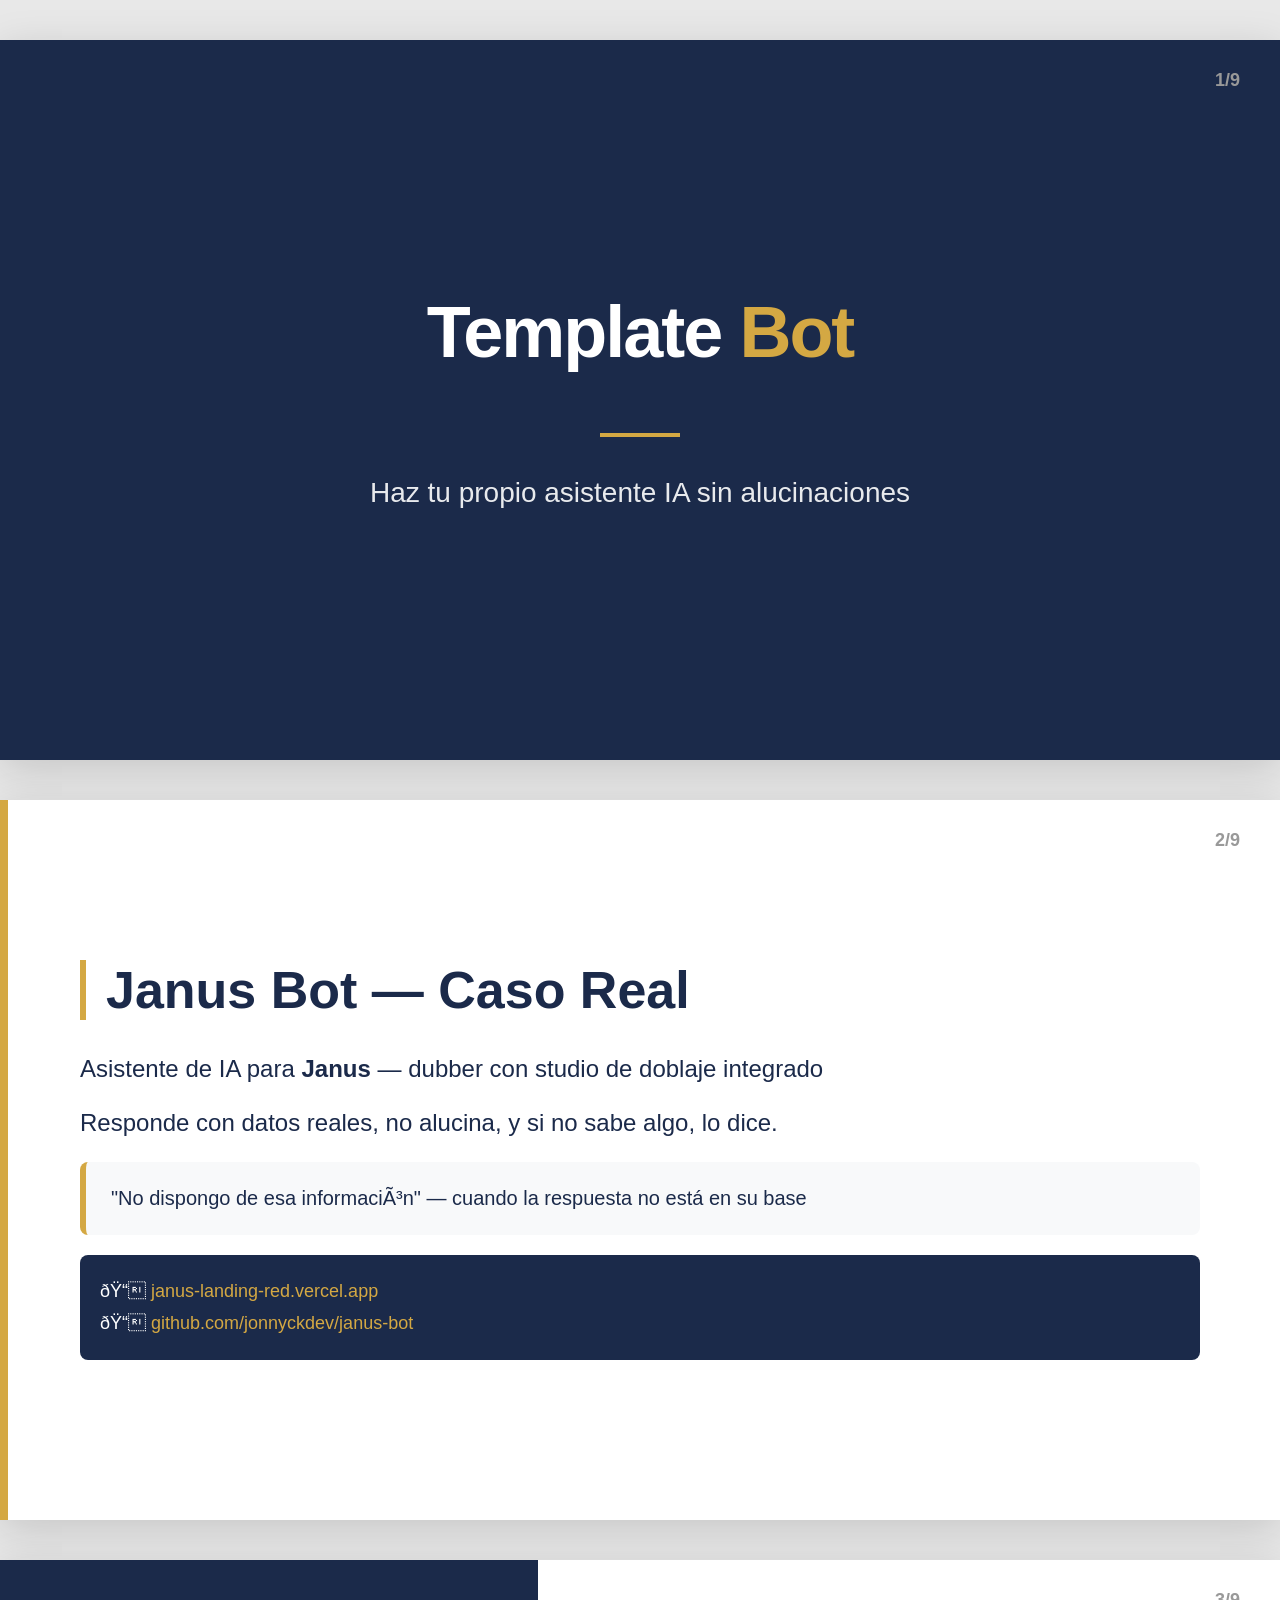
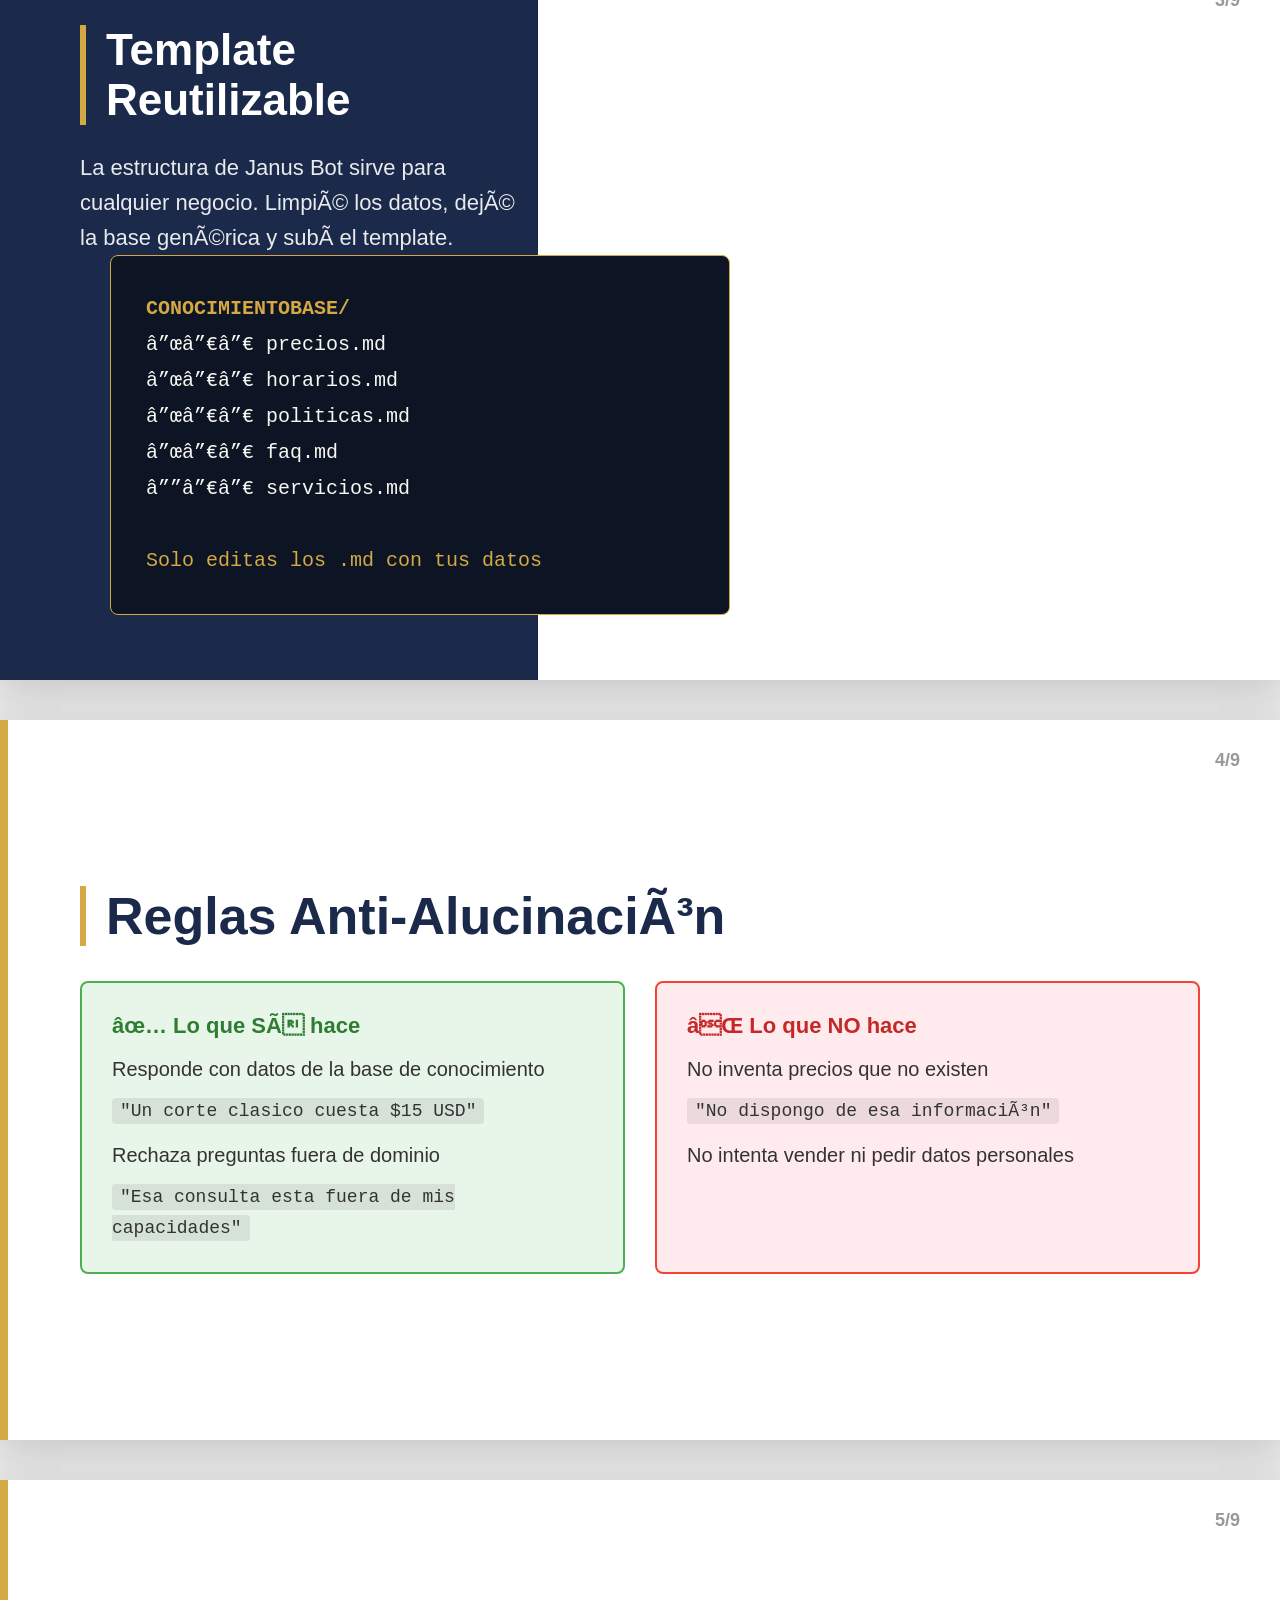
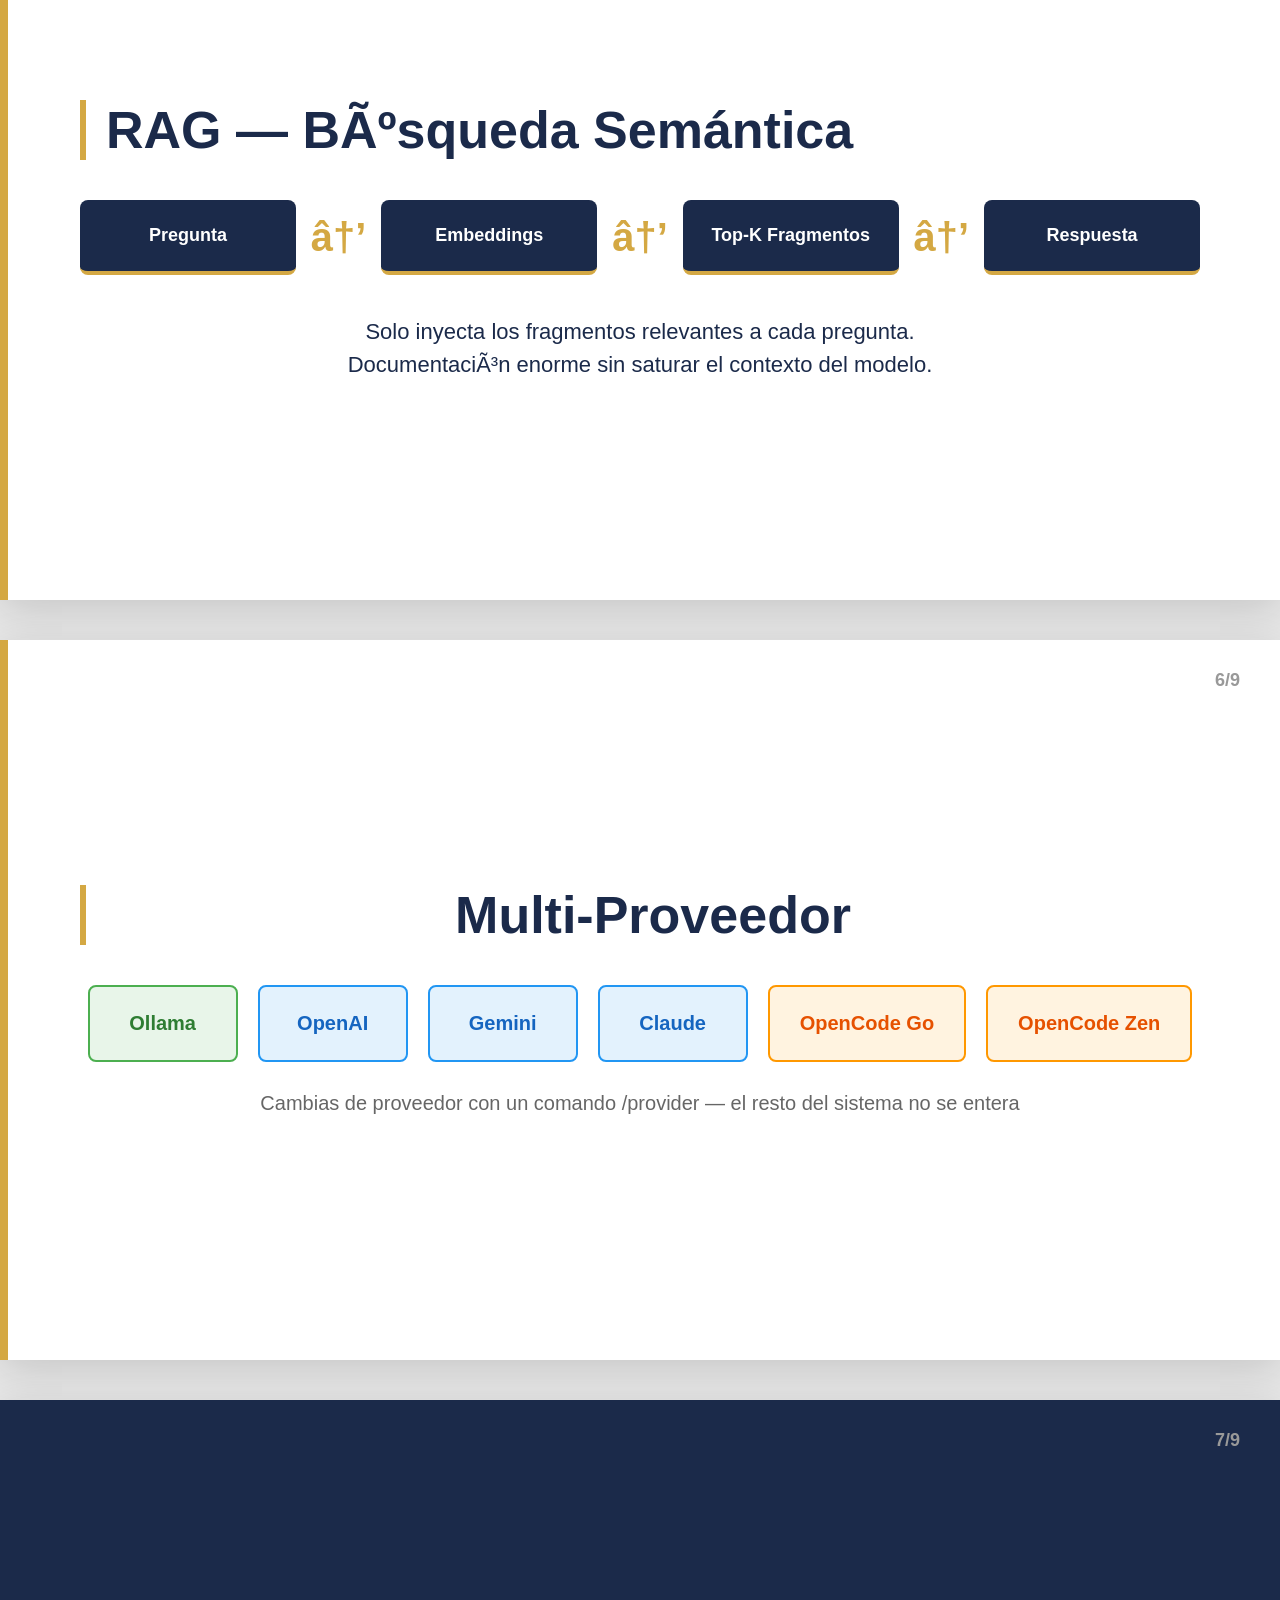
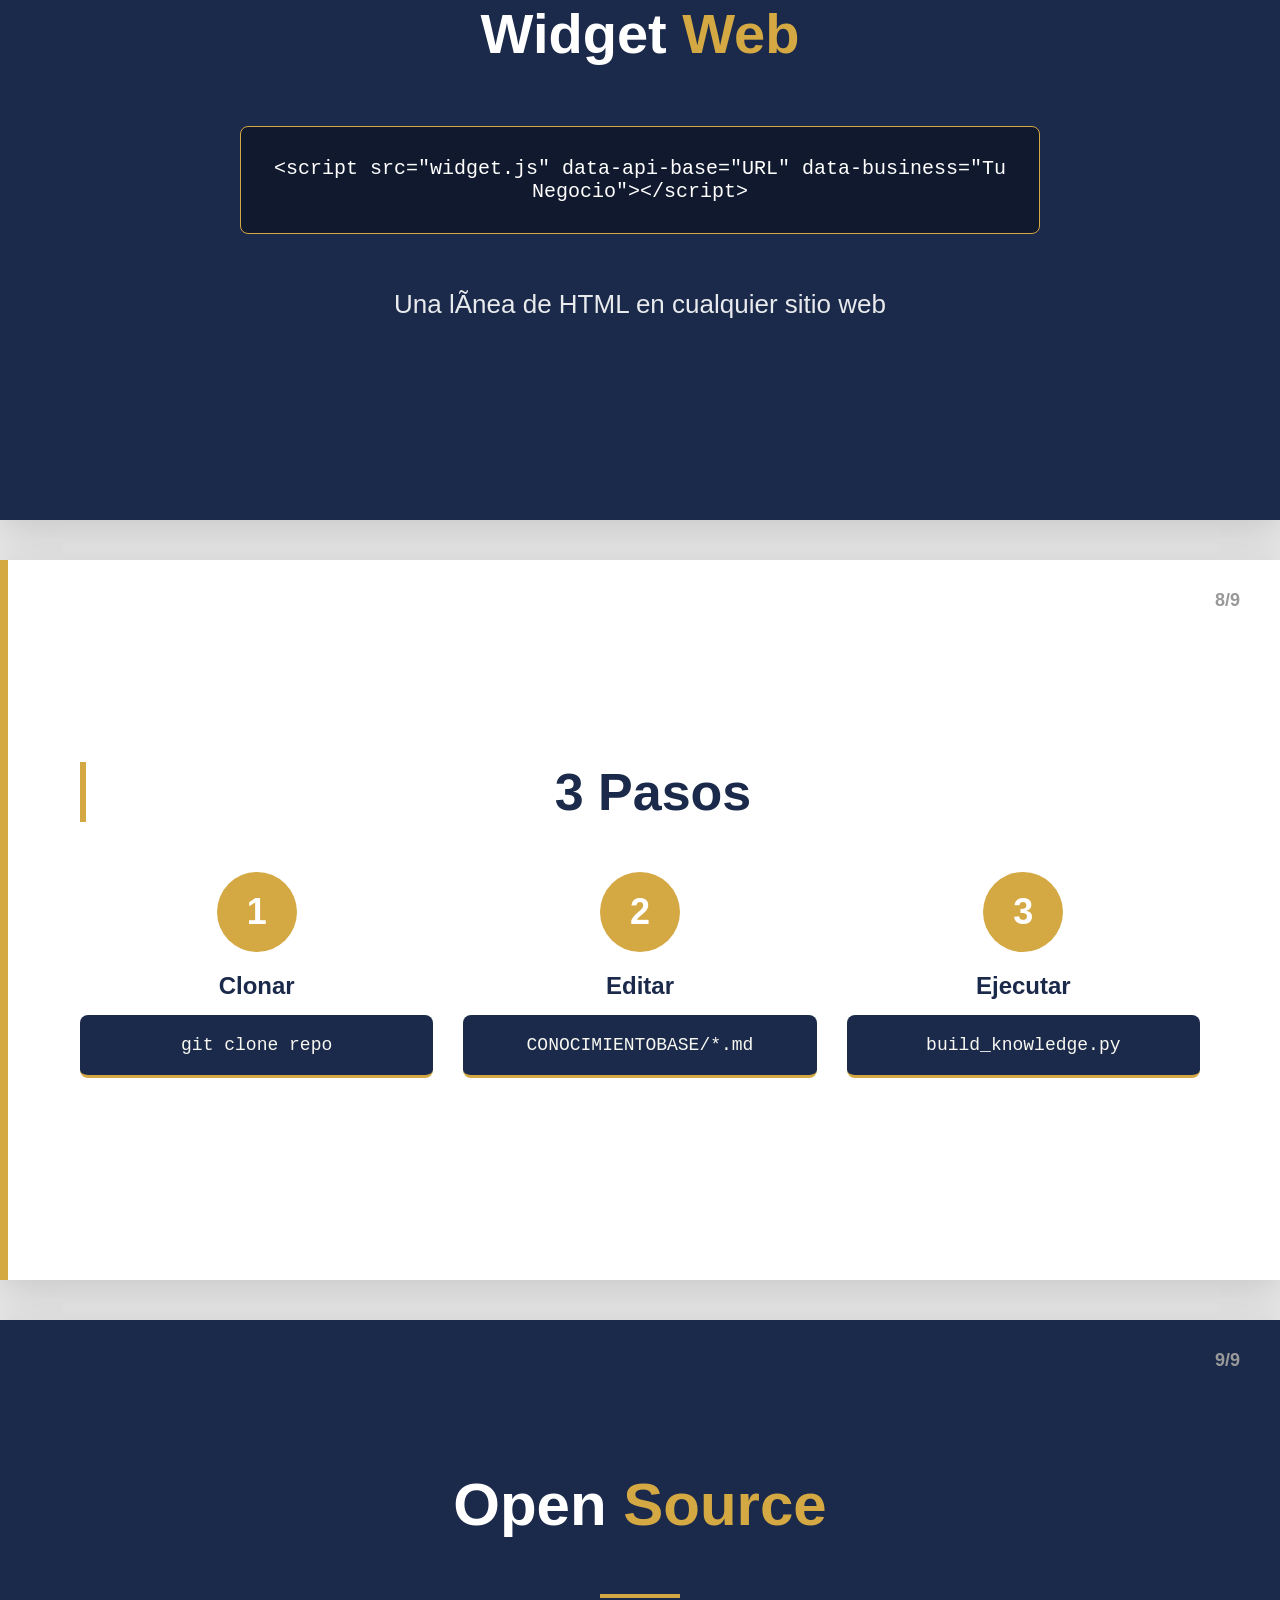
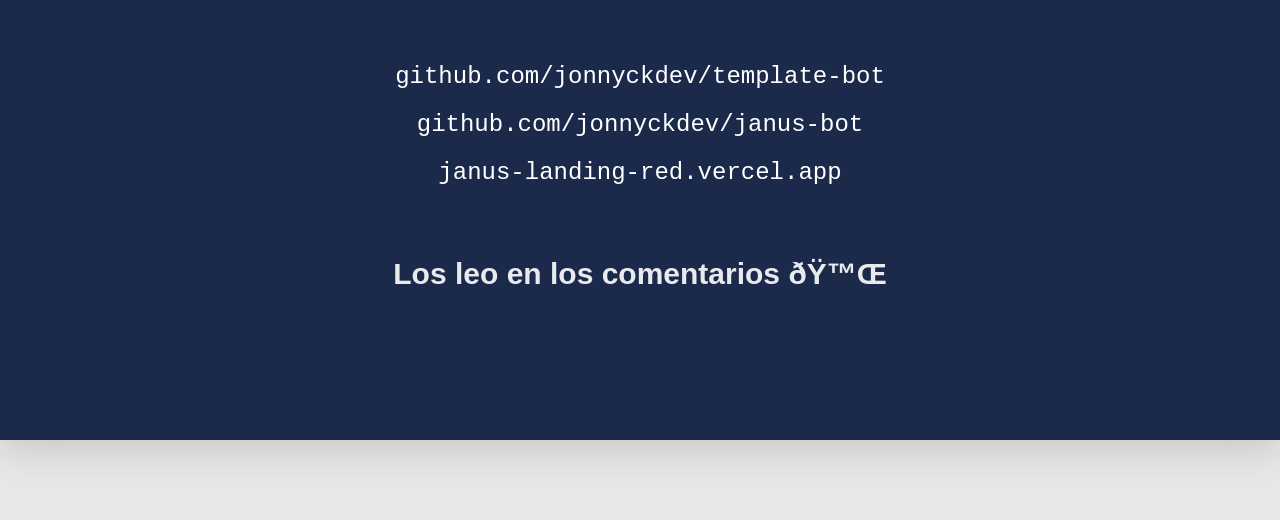
==== commit 32466d9b: "Corrige slide 2: Janus (no JANUS Studio), dubber con studio de doblaje" ====
--- a/VIDEO/template_bot_slides.html
+++ b/VIDEO/template_bot_slides.html
@@ -1,4 +1,4 @@
-<!DOCTYPE html>
+﻿<!DOCTYPE html>
 <html lang="es">
 <head>
     <meta charset="UTF-8">
@@ -103,14 +103,14 @@
         <h2>Janus Bot — Caso Real</h2>
         <div class="content">
             <div class="text">
-                <p>Asistente de IA para <strong>JANUS Studio</strong> — doblaje automático de videos con IA</p>
+                <p>Asistente de IA para <strong>Janus</strong> — dubber con studio de doblaje integrado</p>
                 <p>Responde con datos reales, no alucina, y si no sabe algo, lo dice.</p>
                 <div class="example">
-                    "No dispongo de esa información" — cuando la respuesta no está en su base
+                    "No dispongo de esa informaciÃ³n" — cuando la respuesta no está en su base
                 </div>
                 <div class="links">
-                    📍 <a href="https://janus-landing-red.vercel.app">janus-landing-red.vercel.app</a><br>
-                    📍 <a href="https://github.com/jonnyckdev/janus-bot">github.com/jonnyckdev/janus-bot</a>
+                    ðŸ“ <a href="https://janus-landing-red.vercel.app">janus-landing-red.vercel.app</a><br>
+                    ðŸ“ <a href="https://github.com/jonnyckdev/janus-bot">github.com/jonnyckdev/janus-bot</a>
                 </div>
             </div>
         </div>
@@ -121,16 +121,16 @@
     <div class="slide slide-3">
         <div class="left">
             <h2>Template Reutilizable</h2>
-            <p>La estructura de Janus Bot sirve para cualquier negocio. Limpié los datos, dejé la base genérica y subí el template.</p>
+            <p>La estructura de Janus Bot sirve para cualquier negocio. LimpiÃ© los datos, dejÃ© la base genÃ©rica y subÃ­ el template.</p>
         </div>
         <div class="right">
             <div class="code-block">
                 <span class="folder">CONOCIMIENTOBASE/</span><br>
-                ├── precios.md<br>
-                ├── horarios.md<br>
-                ├── politicas.md<br>
-                ├── faq.md<br>
-                └── servicios.md<br><br>
+                â”œâ”€â”€ precios.md<br>
+                â”œâ”€â”€ horarios.md<br>
+                â”œâ”€â”€ politicas.md<br>
+                â”œâ”€â”€ faq.md<br>
+                â””â”€â”€ servicios.md<br><br>
                 <span style="color:#D4A843">Solo editas los .md con tus datos</span>
             </div>
         </div>
@@ -140,19 +140,19 @@
     <!-- Slide 4: Anti-alucinacion -->
     <div class="slide slide-4">
         <div class="gold-bar"></div>
-        <h2>Reglas Anti-Alucinación</h2>
+        <h2>Reglas Anti-AlucinaciÃ³n</h2>
         <div class="compare">
             <div class="col good">
-                <h3>✅ Lo que SÍ hace</h3>
+                <h3>âœ… Lo que SÃ hace</h3>
                 <p>Responde con datos de la base de conocimiento</p>
                 <p style="margin-top:10px"><code>"Un corte clasico cuesta $15 USD"</code></p>
                 <p style="margin-top:15px">Rechaza preguntas fuera de dominio</p>
                 <p style="margin-top:10px"><code>"Esa consulta esta fuera de mis capacidades"</code></p>
             </div>
             <div class="col bad">
-                <h3>❌ Lo que NO hace</h3>
+                <h3>âŒ Lo que NO hace</h3>
                 <p>No inventa precios que no existen</p>
-                <p style="margin-top:10px"><code>"No dispongo de esa información"</code></p>
+                <p style="margin-top:10px"><code>"No dispongo de esa informaciÃ³n"</code></p>
                 <p style="margin-top:15px">No intenta vender ni pedir datos personales</p>
             </div>
         </div>
@@ -162,17 +162,17 @@
     <!-- Slide 5: RAG -->
     <div class="slide slide-5">
         <div class="gold-bar"></div>
-        <h2>RAG — Búsqueda Semántica</h2>
+        <h2>RAG — BÃºsqueda Semántica</h2>
         <div class="diagram">
             <div class="box">Pregunta</div>
-            <div class="arrow">→</div>
+            <div class="arrow">â†’</div>
             <div class="box">Embeddings</div>
-            <div class="arrow">→</div>
+            <div class="arrow">â†’</div>
             <div class="box">Top-K Fragmentos</div>
-            <div class="arrow">→</div>
+            <div class="arrow">â†’</div>
             <div class="box">Respuesta</div>
         </div>
-        <p class="description">Solo inyecta los fragmentos relevantes a cada pregunta.<br>Documentación enorme sin saturar el contexto del modelo.</p>
+        <p class="description">Solo inyecta los fragmentos relevantes a cada pregunta.<br>DocumentaciÃ³n enorme sin saturar el contexto del modelo.</p>
         <div class="slide-number">5/9</div>
     </div>
 
@@ -198,7 +198,7 @@
         <div class="code">
             &lt;script src="widget.js" data-api-base="URL" data-business="Tu Negocio"&gt;&lt;/script&gt;
         </div>
-        <p>Una línea de HTML en cualquier sitio web</p>
+        <p>Una lÃ­nea de HTML en cualquier sitio web</p>
         <div class="slide-number">7/9</div>
     </div>
 
@@ -235,7 +235,7 @@
             github.com/jonnyckdev/janus-bot<br>
             janus-landing-red.vercel.app
         </div>
-        <p class="cta">Los leo en los comentarios 🙌</p>
+        <p class="cta">Los leo en los comentarios ðŸ™Œ</p>
         <div class="slide-number">9/9</div>
     </div>
 </body>
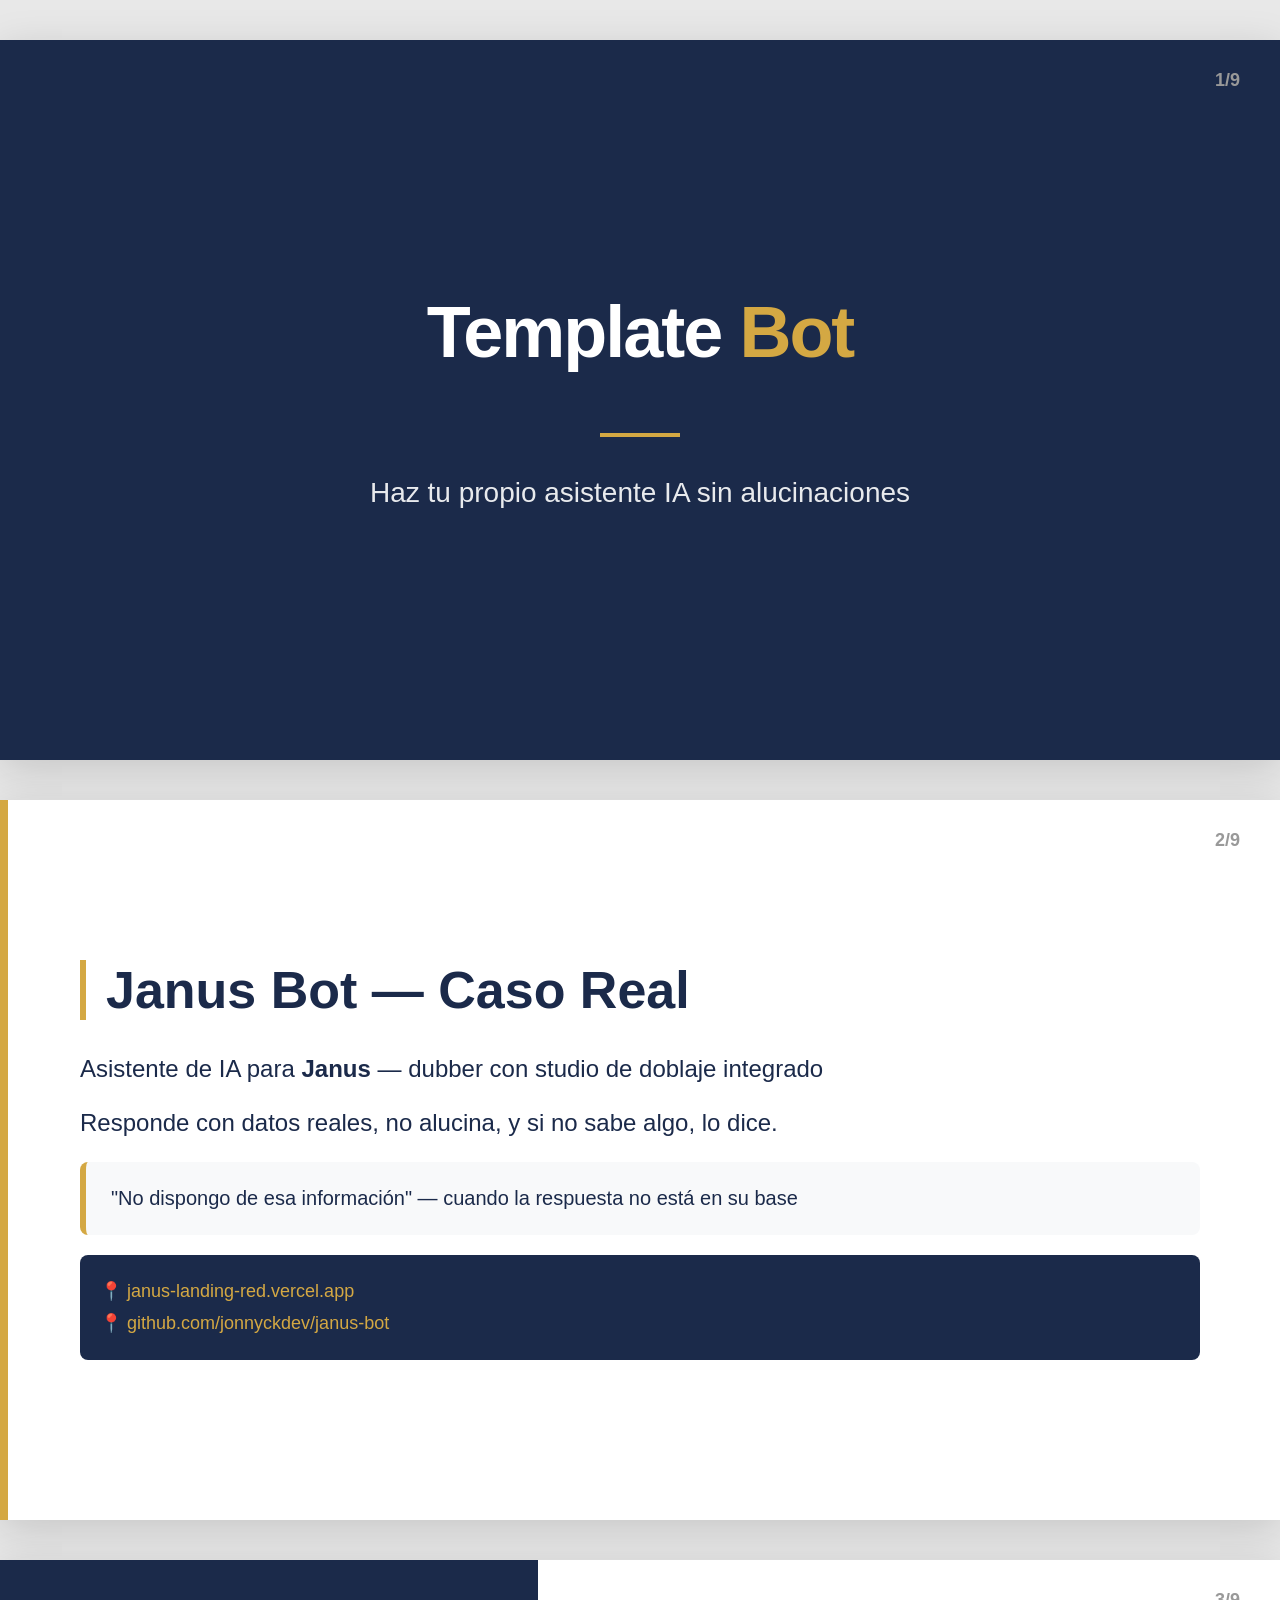
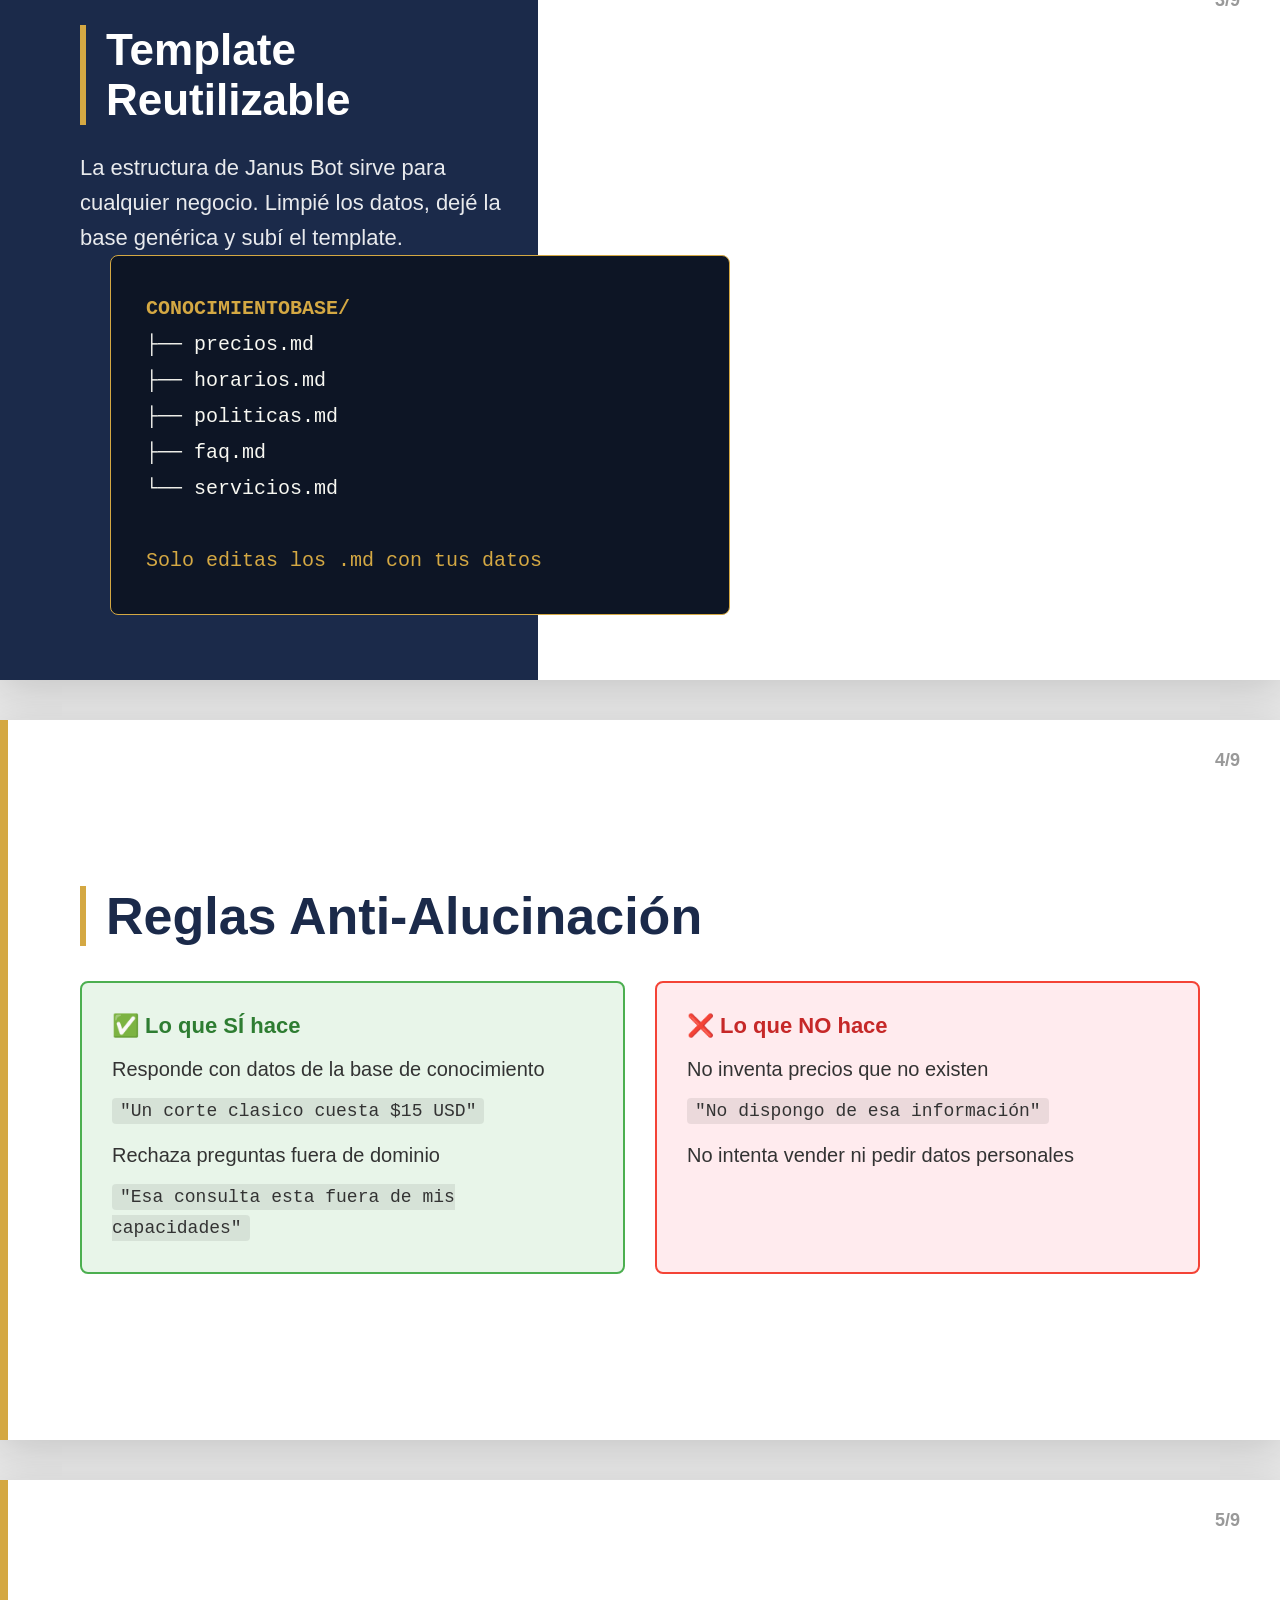
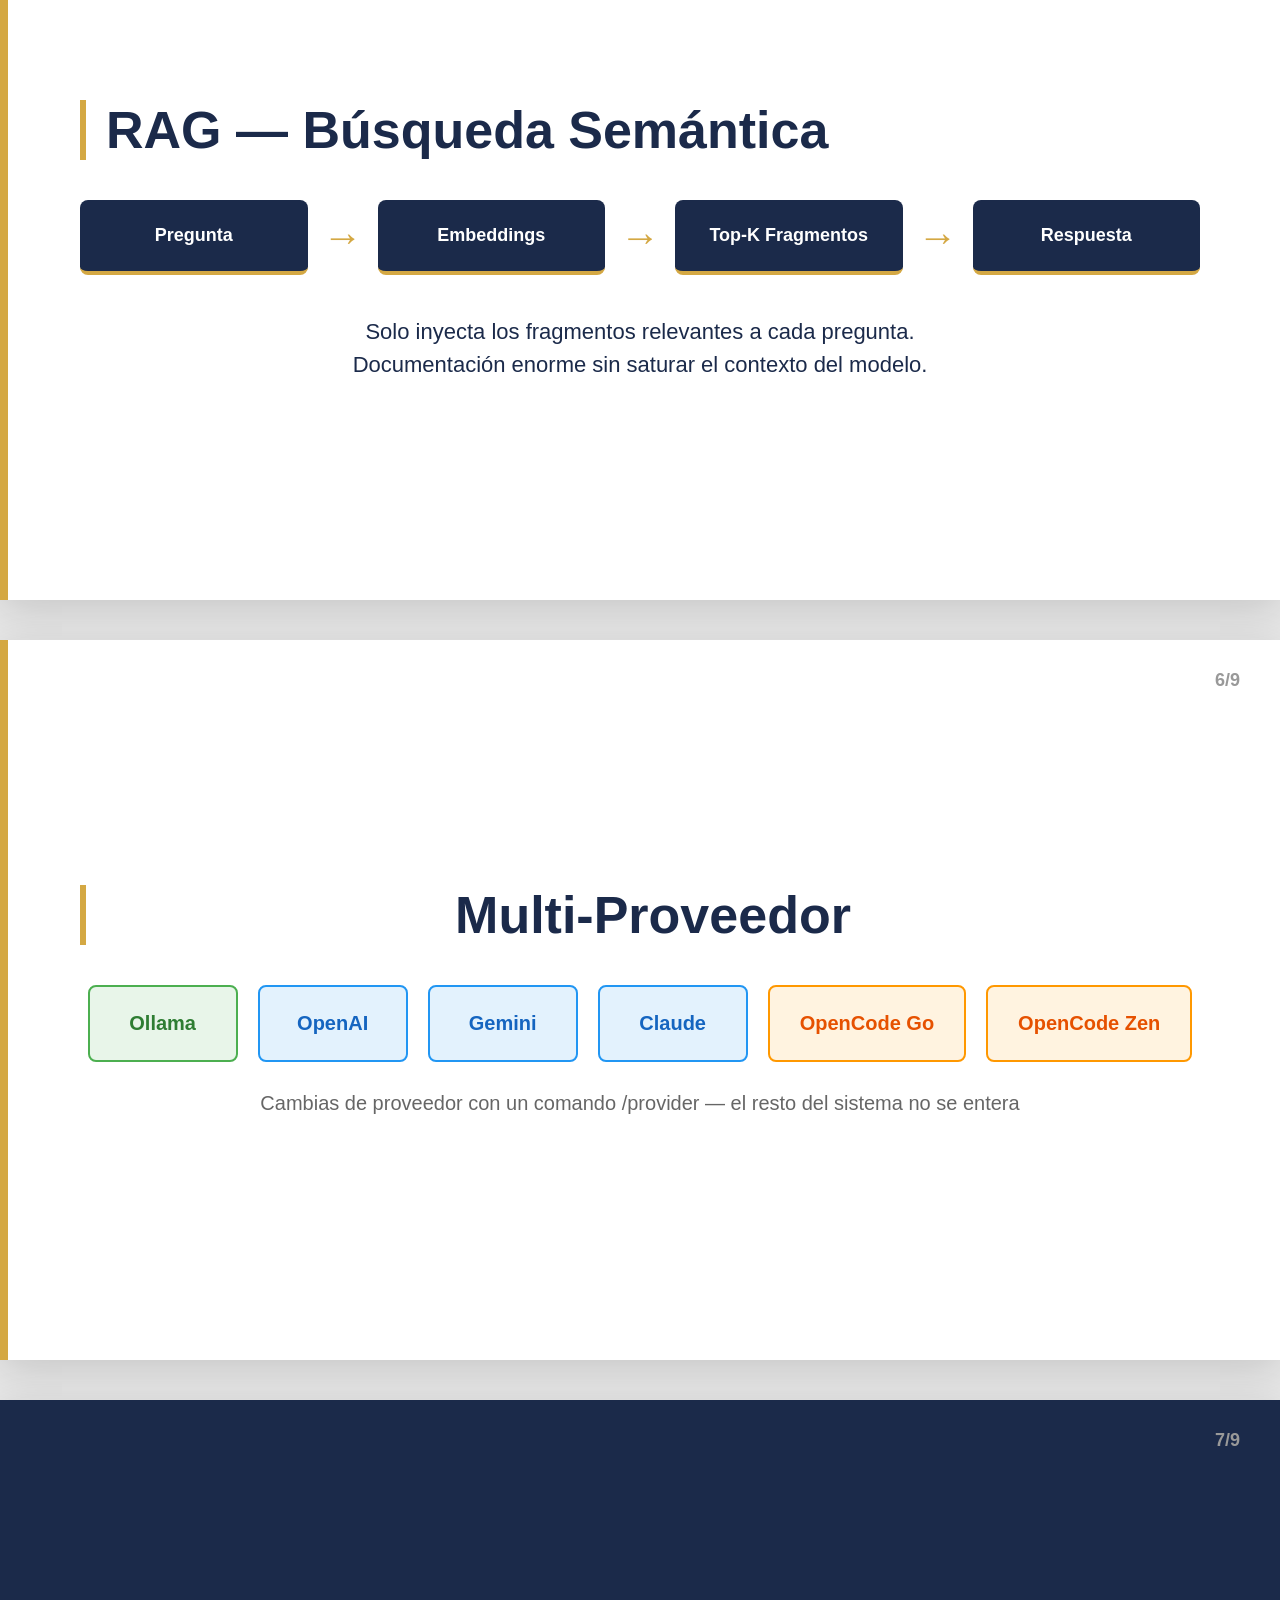
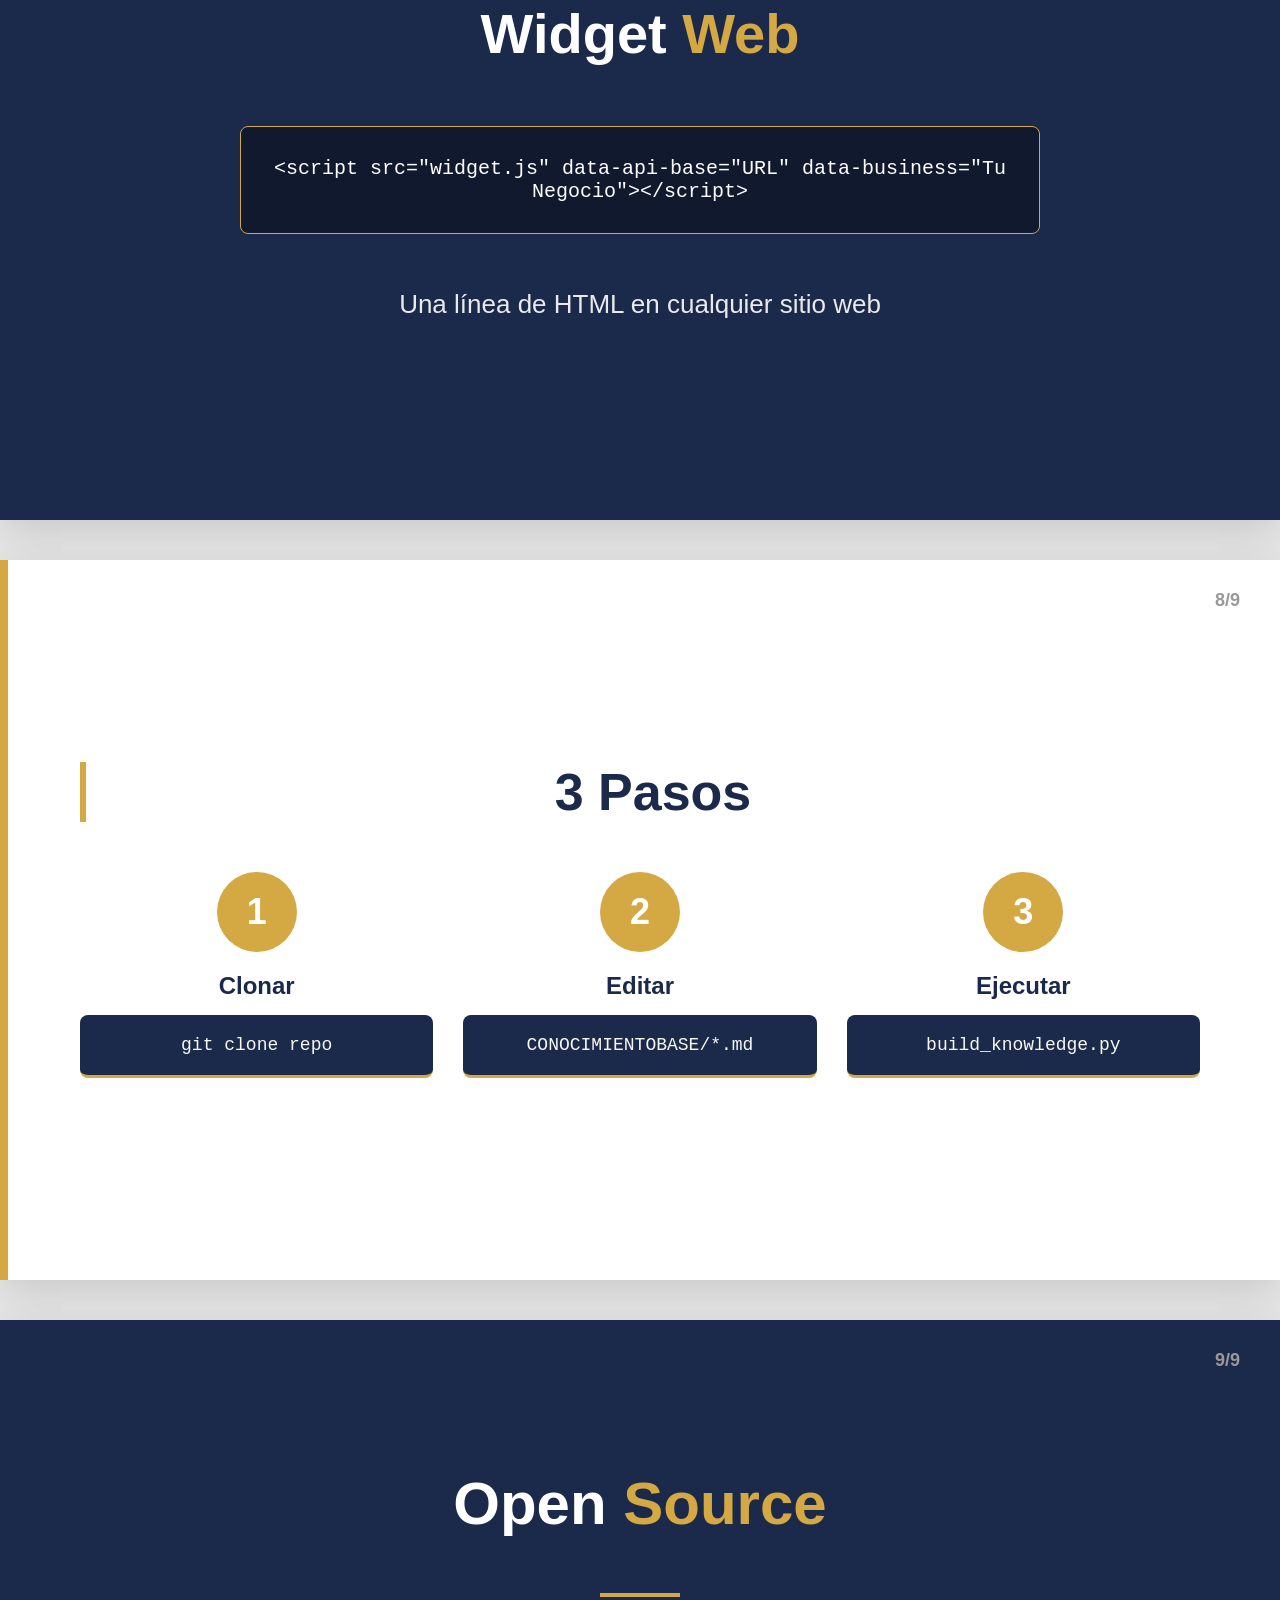
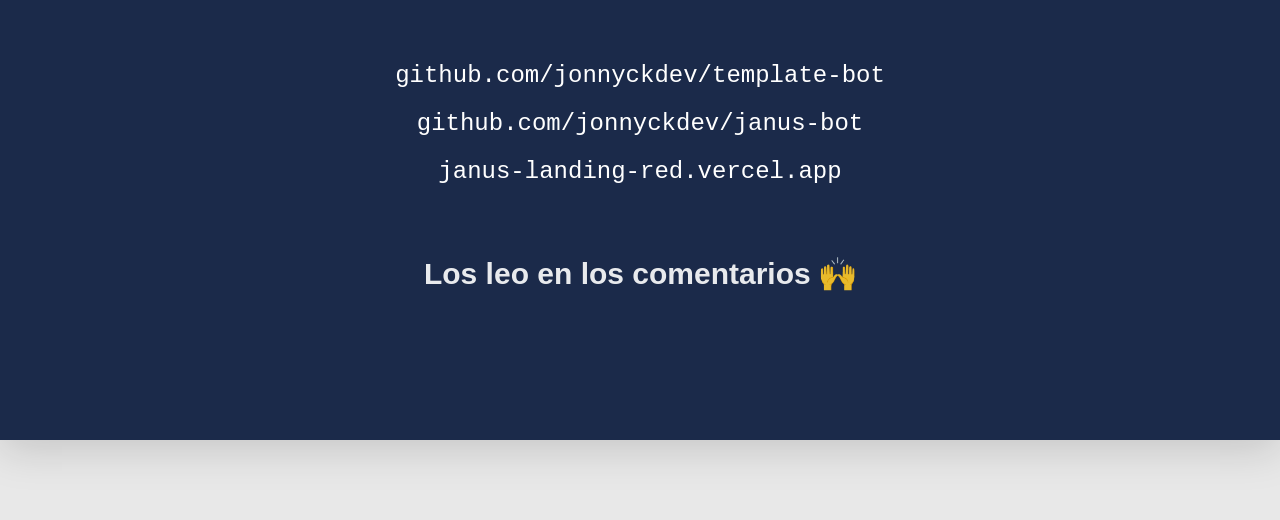
==== commit 543402a8: "Reconstruye slides completo: corrige encoding y actualiza descripcion Janus" ====
--- a/VIDEO/template_bot_slides.html
+++ b/VIDEO/template_bot_slides.html
@@ -1,4 +1,4 @@
-﻿<!DOCTYPE html>
+<!DOCTYPE html>
 <html lang="es">
 <head>
     <meta charset="UTF-8">
@@ -106,11 +106,11 @@
                 <p>Asistente de IA para <strong>Janus</strong> — dubber con studio de doblaje integrado</p>
                 <p>Responde con datos reales, no alucina, y si no sabe algo, lo dice.</p>
                 <div class="example">
-                    "No dispongo de esa informaciÃ³n" — cuando la respuesta no está en su base
+                    "No dispongo de esa información" — cuando la respuesta no está en su base
                 </div>
                 <div class="links">
-                    ðŸ“ <a href="https://janus-landing-red.vercel.app">janus-landing-red.vercel.app</a><br>
-                    ðŸ“ <a href="https://github.com/jonnyckdev/janus-bot">github.com/jonnyckdev/janus-bot</a>
+                    📍 <a href="https://janus-landing-red.vercel.app">janus-landing-red.vercel.app</a><br>
+                    📍 <a href="https://github.com/jonnyckdev/janus-bot">github.com/jonnyckdev/janus-bot</a>
                 </div>
             </div>
         </div>
@@ -121,16 +121,16 @@
     <div class="slide slide-3">
         <div class="left">
             <h2>Template Reutilizable</h2>
-            <p>La estructura de Janus Bot sirve para cualquier negocio. LimpiÃ© los datos, dejÃ© la base genÃ©rica y subÃ­ el template.</p>
+            <p>La estructura de Janus Bot sirve para cualquier negocio. Limpié los datos, dejé la base genérica y subí el template.</p>
         </div>
         <div class="right">
             <div class="code-block">
                 <span class="folder">CONOCIMIENTOBASE/</span><br>
-                â”œâ”€â”€ precios.md<br>
-                â”œâ”€â”€ horarios.md<br>
-                â”œâ”€â”€ politicas.md<br>
-                â”œâ”€â”€ faq.md<br>
-                â””â”€â”€ servicios.md<br><br>
+                ├── precios.md<br>
+                ├── horarios.md<br>
+                ├── politicas.md<br>
+                ├── faq.md<br>
+                └── servicios.md<br><br>
                 <span style="color:#D4A843">Solo editas los .md con tus datos</span>
             </div>
         </div>
@@ -140,19 +140,19 @@
     <!-- Slide 4: Anti-alucinacion -->
     <div class="slide slide-4">
         <div class="gold-bar"></div>
-        <h2>Reglas Anti-AlucinaciÃ³n</h2>
+        <h2>Reglas Anti-Alucinación</h2>
         <div class="compare">
             <div class="col good">
-                <h3>âœ… Lo que SÃ hace</h3>
+                <h3>✅ Lo que SÍ hace</h3>
                 <p>Responde con datos de la base de conocimiento</p>
                 <p style="margin-top:10px"><code>"Un corte clasico cuesta $15 USD"</code></p>
                 <p style="margin-top:15px">Rechaza preguntas fuera de dominio</p>
                 <p style="margin-top:10px"><code>"Esa consulta esta fuera de mis capacidades"</code></p>
             </div>
             <div class="col bad">
-                <h3>âŒ Lo que NO hace</h3>
+                <h3>❌ Lo que NO hace</h3>
                 <p>No inventa precios que no existen</p>
-                <p style="margin-top:10px"><code>"No dispongo de esa informaciÃ³n"</code></p>
+                <p style="margin-top:10px"><code>"No dispongo de esa información"</code></p>
                 <p style="margin-top:15px">No intenta vender ni pedir datos personales</p>
             </div>
         </div>
@@ -162,17 +162,17 @@
     <!-- Slide 5: RAG -->
     <div class="slide slide-5">
         <div class="gold-bar"></div>
-        <h2>RAG — BÃºsqueda Semántica</h2>
+        <h2>RAG — Búsqueda Semántica</h2>
         <div class="diagram">
             <div class="box">Pregunta</div>
-            <div class="arrow">â†’</div>
+            <div class="arrow">→</div>
             <div class="box">Embeddings</div>
-            <div class="arrow">â†’</div>
+            <div class="arrow">→</div>
             <div class="box">Top-K Fragmentos</div>
-            <div class="arrow">â†’</div>
+            <div class="arrow">→</div>
             <div class="box">Respuesta</div>
         </div>
-        <p class="description">Solo inyecta los fragmentos relevantes a cada pregunta.<br>DocumentaciÃ³n enorme sin saturar el contexto del modelo.</p>
+        <p class="description">Solo inyecta los fragmentos relevantes a cada pregunta.<br>Documentación enorme sin saturar el contexto del modelo.</p>
         <div class="slide-number">5/9</div>
     </div>
 
@@ -198,7 +198,7 @@
         <div class="code">
             &lt;script src="widget.js" data-api-base="URL" data-business="Tu Negocio"&gt;&lt;/script&gt;
         </div>
-        <p>Una lÃ­nea de HTML en cualquier sitio web</p>
+        <p>Una línea de HTML en cualquier sitio web</p>
         <div class="slide-number">7/9</div>
     </div>
 
@@ -235,7 +235,7 @@
             github.com/jonnyckdev/janus-bot<br>
             janus-landing-red.vercel.app
         </div>
-        <p class="cta">Los leo en los comentarios ðŸ™Œ</p>
+        <p class="cta">Los leo en los comentarios 🙌</p>
         <div class="slide-number">9/9</div>
     </div>
 </body>
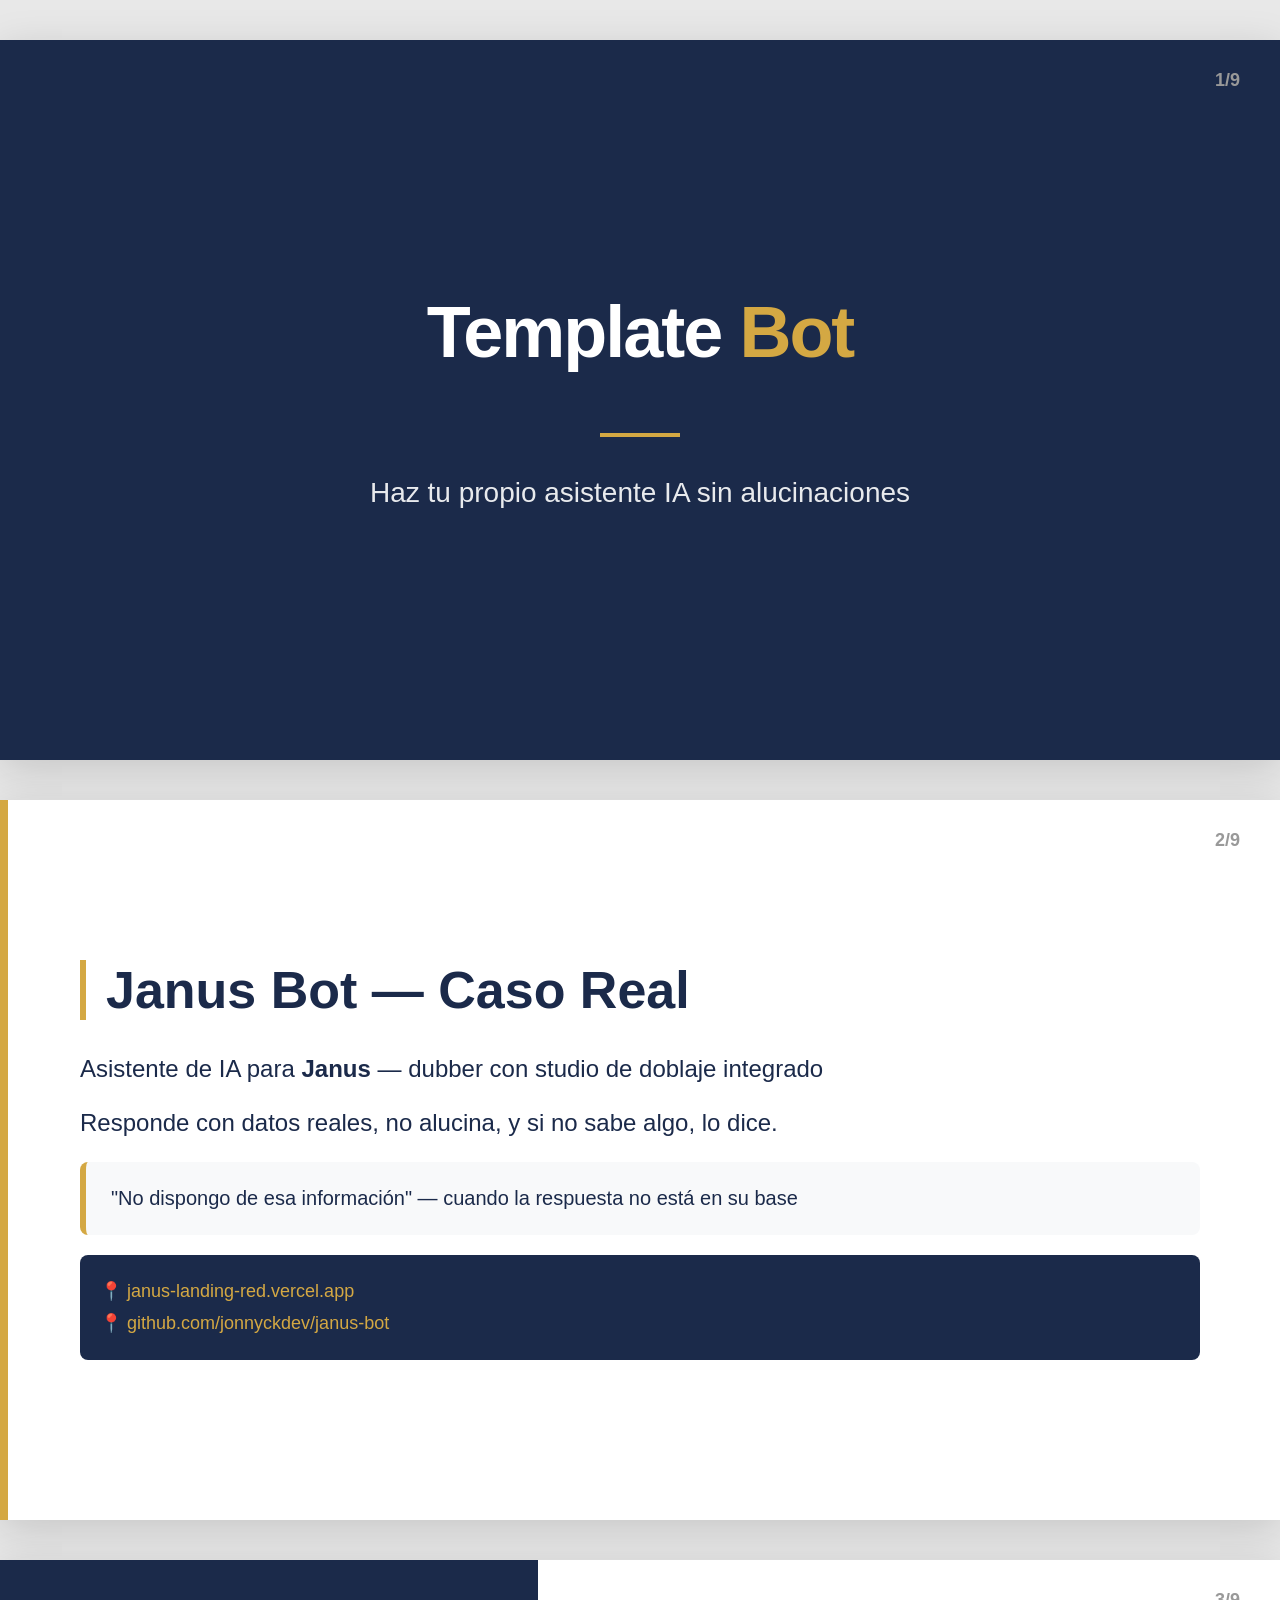
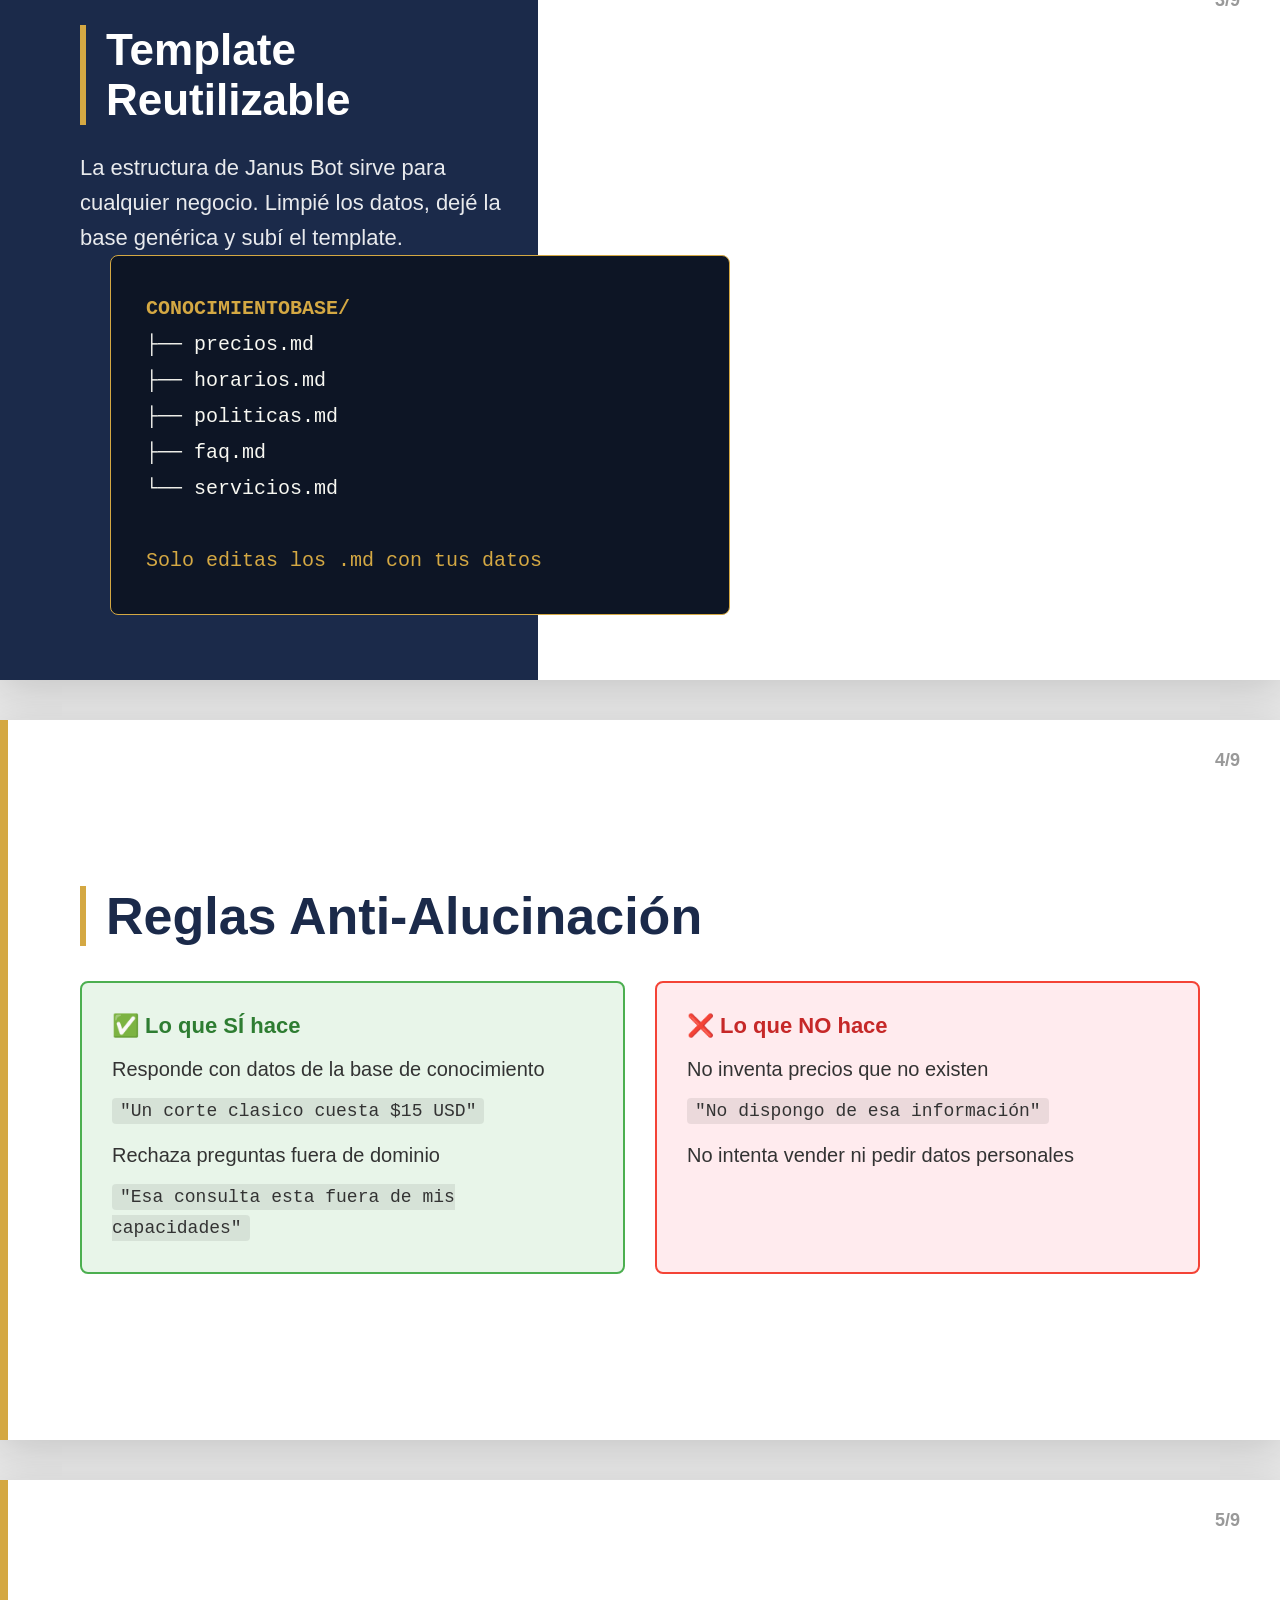
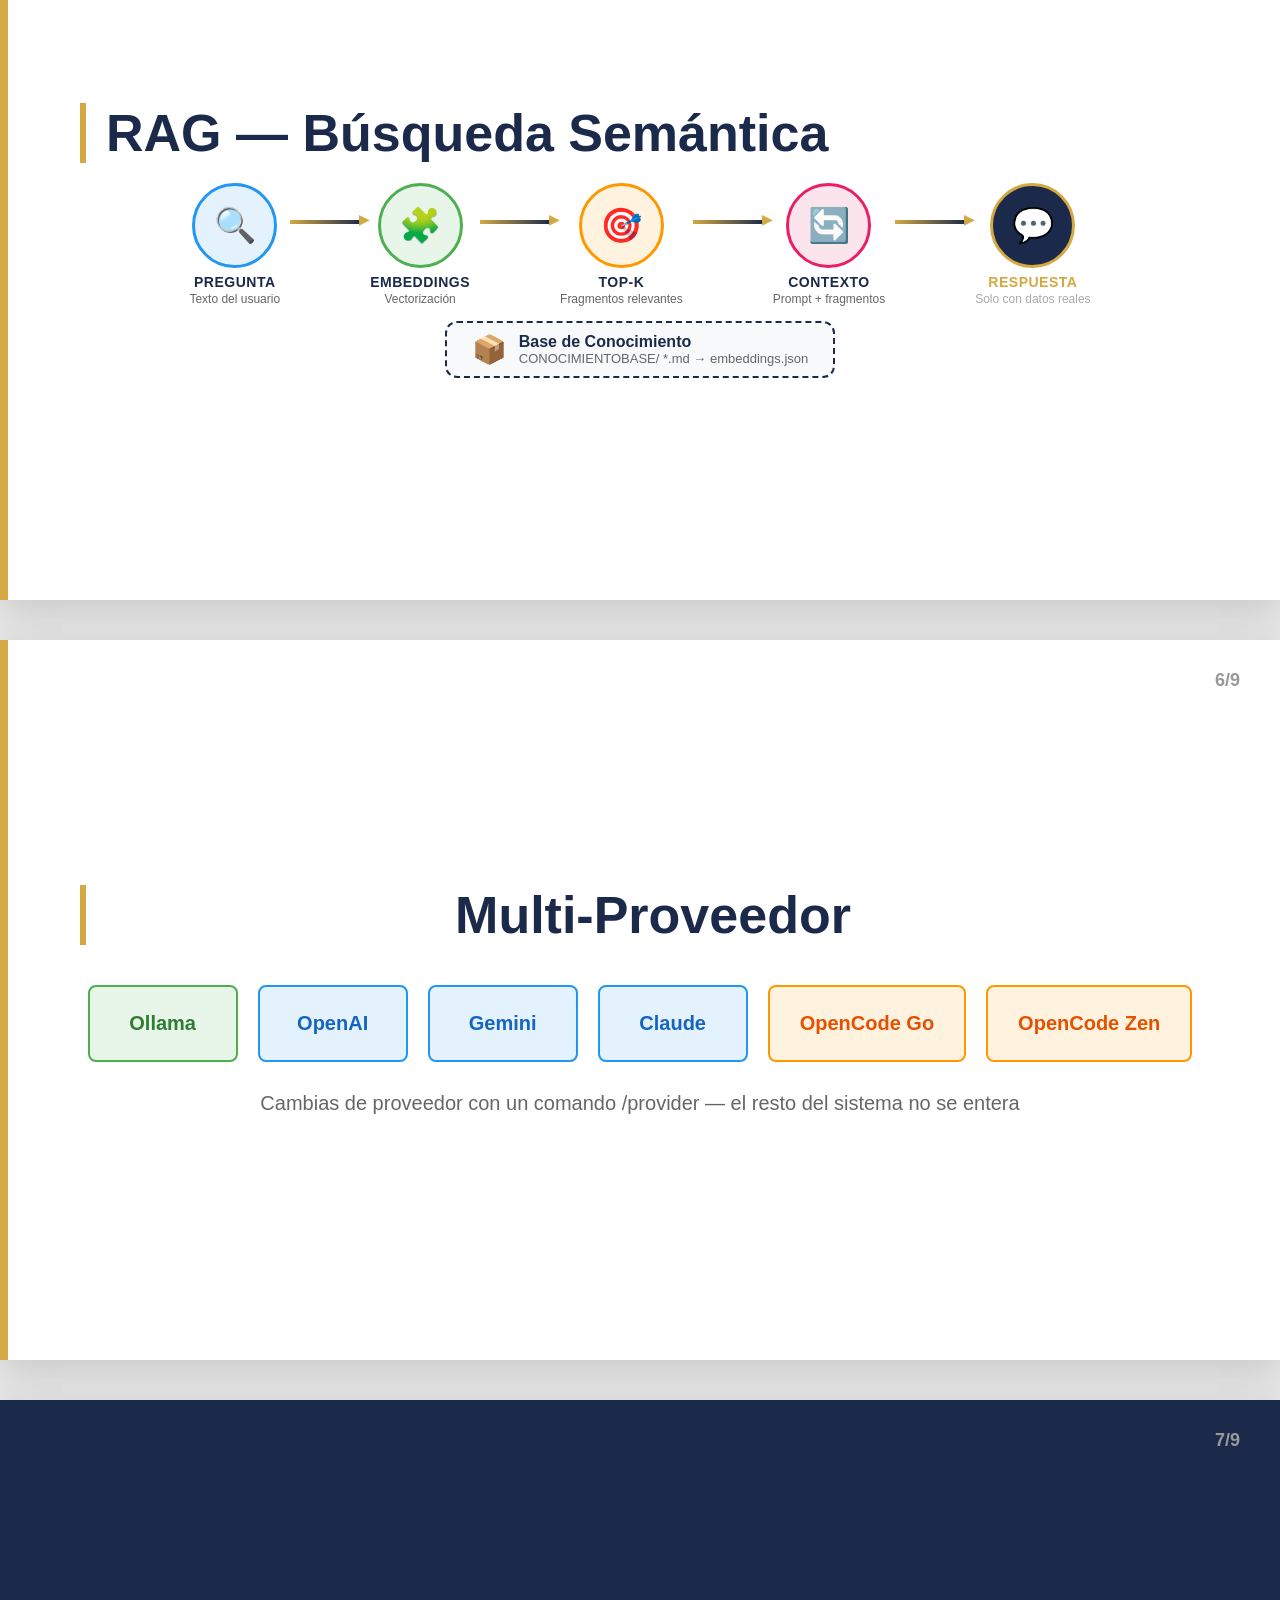
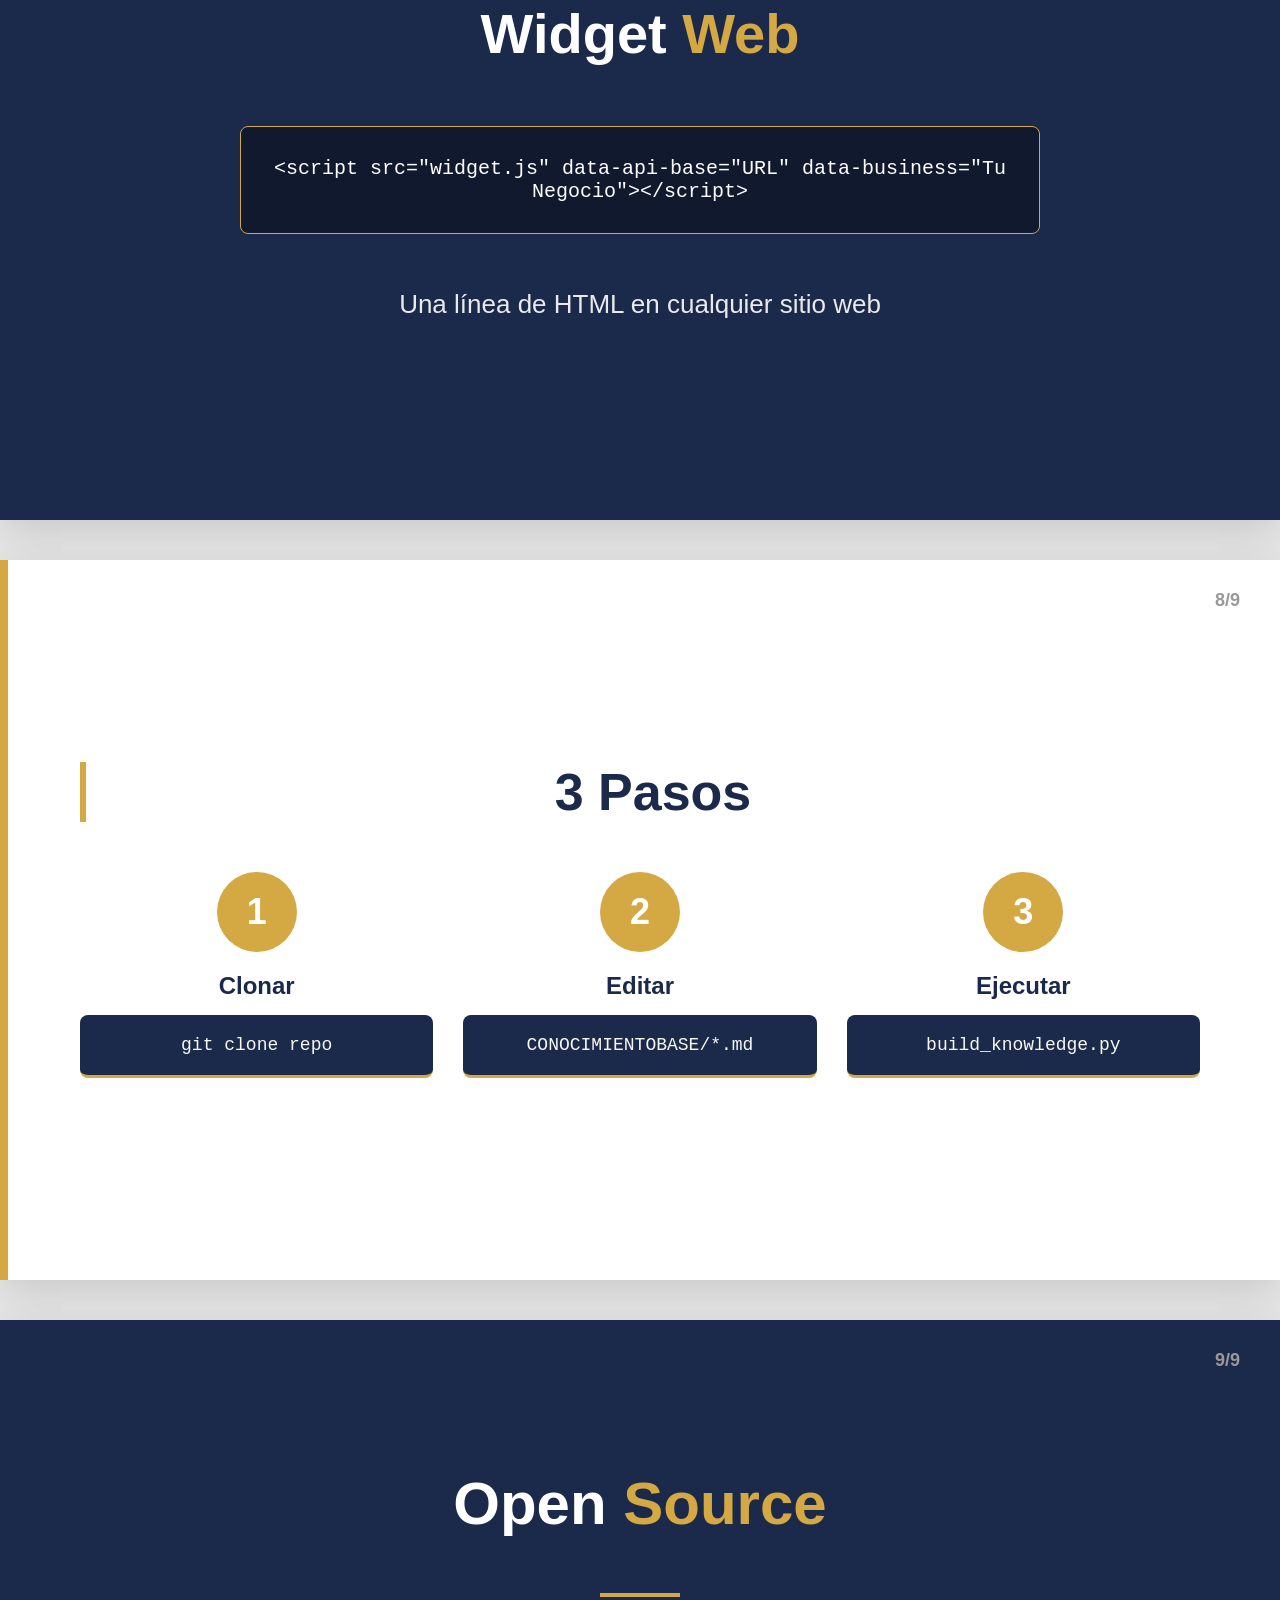
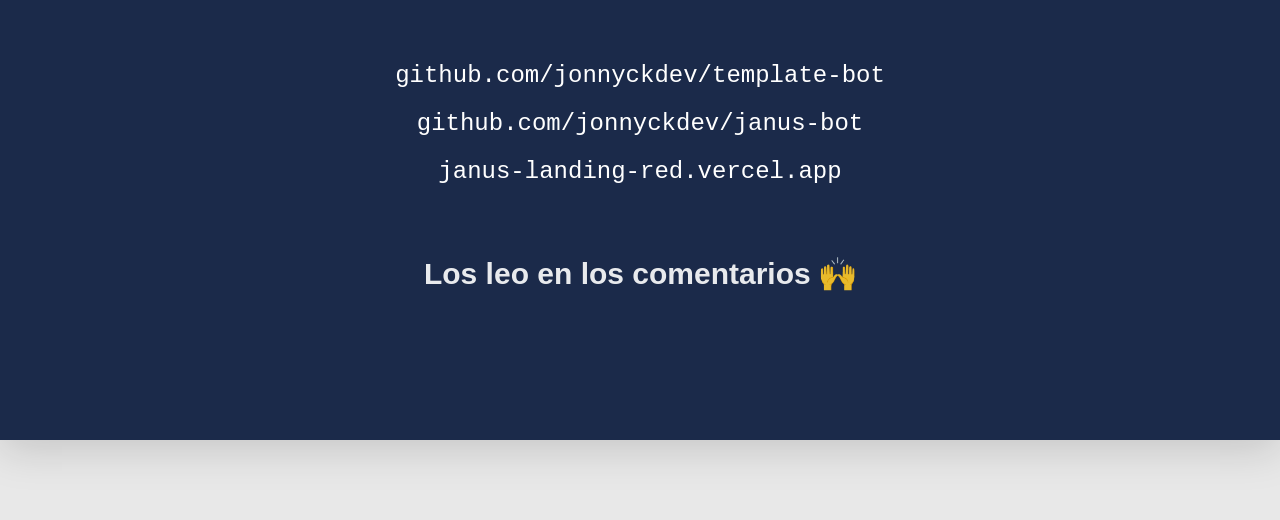
==== commit 47a53a06: "Rediseno visual RAG: circulos con iconos, conectores gradiente, caja base conocimiento" ====
--- a/VIDEO/template_bot_slides.html
+++ b/VIDEO/template_bot_slides.html
@@ -49,11 +49,23 @@
         .slide-4 .col code { background: rgba(0,0,0,0.08); padding: 3px 8px; border-radius: 4px; font-size: 18px; }
 
         /* Slide 5 - RAG */
-        .slide-5 h2 { font-size: 52px; color: #1B2A4A; margin-bottom: 40px; font-weight: 800; border-left: 6px solid #D4A843; padding-left: 20px; }
-        .slide-5 .diagram { display: flex; justify-content: space-around; align-items: center; gap: 15px; }
-        .slide-5 .box { background: #1B2A4A; color: white; padding: 25px 15px; border-radius: 8px; text-align: center; font-size: 18px; font-weight: 600; flex: 1; border-bottom: 4px solid #D4A843; }
-        .slide-5 .arrow { font-size: 40px; color: #D4A843; font-weight: bold; }
-        .slide-5 .description { margin-top: 40px; font-size: 22px; color: #1B2A4A; text-align: center; line-height: 1.5; max-width: 900px; margin-left: auto; margin-right: auto; }
+        .slide-5 h2 { font-size: 52px; color: #1B2A4A; margin-bottom: 10px; font-weight: 800; border-left: 6px solid #D4A843; padding-left: 20px; }
+        .slide-5 .flow { display: flex; justify-content: center; align-items: center; gap: 0; margin-top: 10px; }
+        .slide-5 .step { display: flex; flex-direction: column; align-items: center; text-align: center; }
+        .slide-5 .step .icon { width: 85px; height: 85px; border-radius: 50%; display: flex; align-items: center; justify-content: center; font-size: 34px; margin-bottom: 6px; border: 3px solid; }
+        .slide-5 .step .label { font-size: 14px; font-weight: 700; color: #1B2A4A; text-transform: uppercase; letter-spacing: 0.5px; }
+        .slide-5 .step .sub { font-size: 12px; color: #666; margin-top: 2px; }
+        .slide-5 .step .icon.q { background: #e3f2fd; border-color: #2196f3; }
+        .slide-5 .step .icon.e { background: #e8f5e9; border-color: #4caf50; }
+        .slide-5 .step .icon.k { background: #fff3e0; border-color: #ff9800; }
+        .slide-5 .step .icon.r { background: #fce4ec; border-color: #e91e63; }
+        .slide-5 .step .icon.d { background: #1B2A4A; border-color: #D4A843; }
+        .slide-5 .connector { width: 70px; height: 4px; background: linear-gradient(to right, #D4A843, #1B2A4A); margin: 0 10px; position: relative; top: -22px; flex-shrink: 0; }
+        .slide-5 .connector::before { content: "\25B6"; position: absolute; right: -10px; top: -9px; font-size: 14px; color: #D4A843; }
+        .slide-5 .kb-box { margin: 15px auto 0; background: #f8f9fa; border: 2px dashed #1B2A4A; border-radius: 12px; padding: 10px 25px; max-width: 480px; display: flex; align-items: center; gap: 12px; }
+        .slide-5 .kb-box .db-icon { font-size: 28px; }
+        .slide-5 .kb-box .db-text { font-size: 16px; color: #1B2A4A; font-weight: 600; }
+        .slide-5 .kb-box .db-sub { font-size: 13px; color: #666; }
 
         /* Slide 6 - Multi-proveedor */
         .slide-6 h2 { font-size: 52px; color: #1B2A4A; margin-bottom: 40px; font-weight: 800; text-align: center; border-left: 6px solid #D4A843; padding-left: 20px; }
@@ -159,20 +171,48 @@
         <div class="slide-number">4/9</div>
     </div>
 
-    <!-- Slide 5: RAG -->
+        <!-- Slide 5: RAG -->
     <div class="slide slide-5">
         <div class="gold-bar"></div>
         <h2>RAG — Búsqueda Semántica</h2>
-        <div class="diagram">
-            <div class="box">Pregunta</div>
-            <div class="arrow">→</div>
-            <div class="box">Embeddings</div>
-            <div class="arrow">→</div>
-            <div class="box">Top-K Fragmentos</div>
-            <div class="arrow">→</div>
-            <div class="box">Respuesta</div>
-        </div>
-        <p class="description">Solo inyecta los fragmentos relevantes a cada pregunta.<br>Documentación enorme sin saturar el contexto del modelo.</p>
+        <div class="flow">
+            <div class="step">
+                <div class="icon q">🔍</div>
+                <div class="label">Pregunta</div>
+                <div class="sub">Texto del usuario</div>
+            </div>
+            <div class="connector"></div>
+            <div class="step">
+                <div class="icon e">🧩</div>
+                <div class="label">Embeddings</div>
+                <div class="sub">Vectorización</div>
+            </div>
+            <div class="connector"></div>
+            <div class="step">
+                <div class="icon k">🎯</div>
+                <div class="label">Top-K</div>
+                <div class="sub">Fragmentos relevantes</div>
+            </div>
+            <div class="connector"></div>
+            <div class="step">
+                <div class="icon r">🔄</div>
+                <div class="label">Contexto</div>
+                <div class="sub">Prompt + fragmentos</div>
+            </div>
+            <div class="connector"></div>
+            <div class="step">
+                <div class="icon d">💬</div>
+                <div class="label" style="color:#D4A843">Respuesta</div>
+                <div class="sub" style="color:#aaa">Solo con datos reales</div>
+            </div>
+        </div>
+        <div class="kb-box">
+            <div class="db-icon">📦</div>
+            <div style="text-align:left">
+                <div class="db-text">Base de Conocimiento</div>
+                <div class="db-sub">CONOCIMIENTOBASE/ *.md  →  embeddings.json</div>
+            </div>
+        </div>
         <div class="slide-number">5/9</div>
     </div>
 
